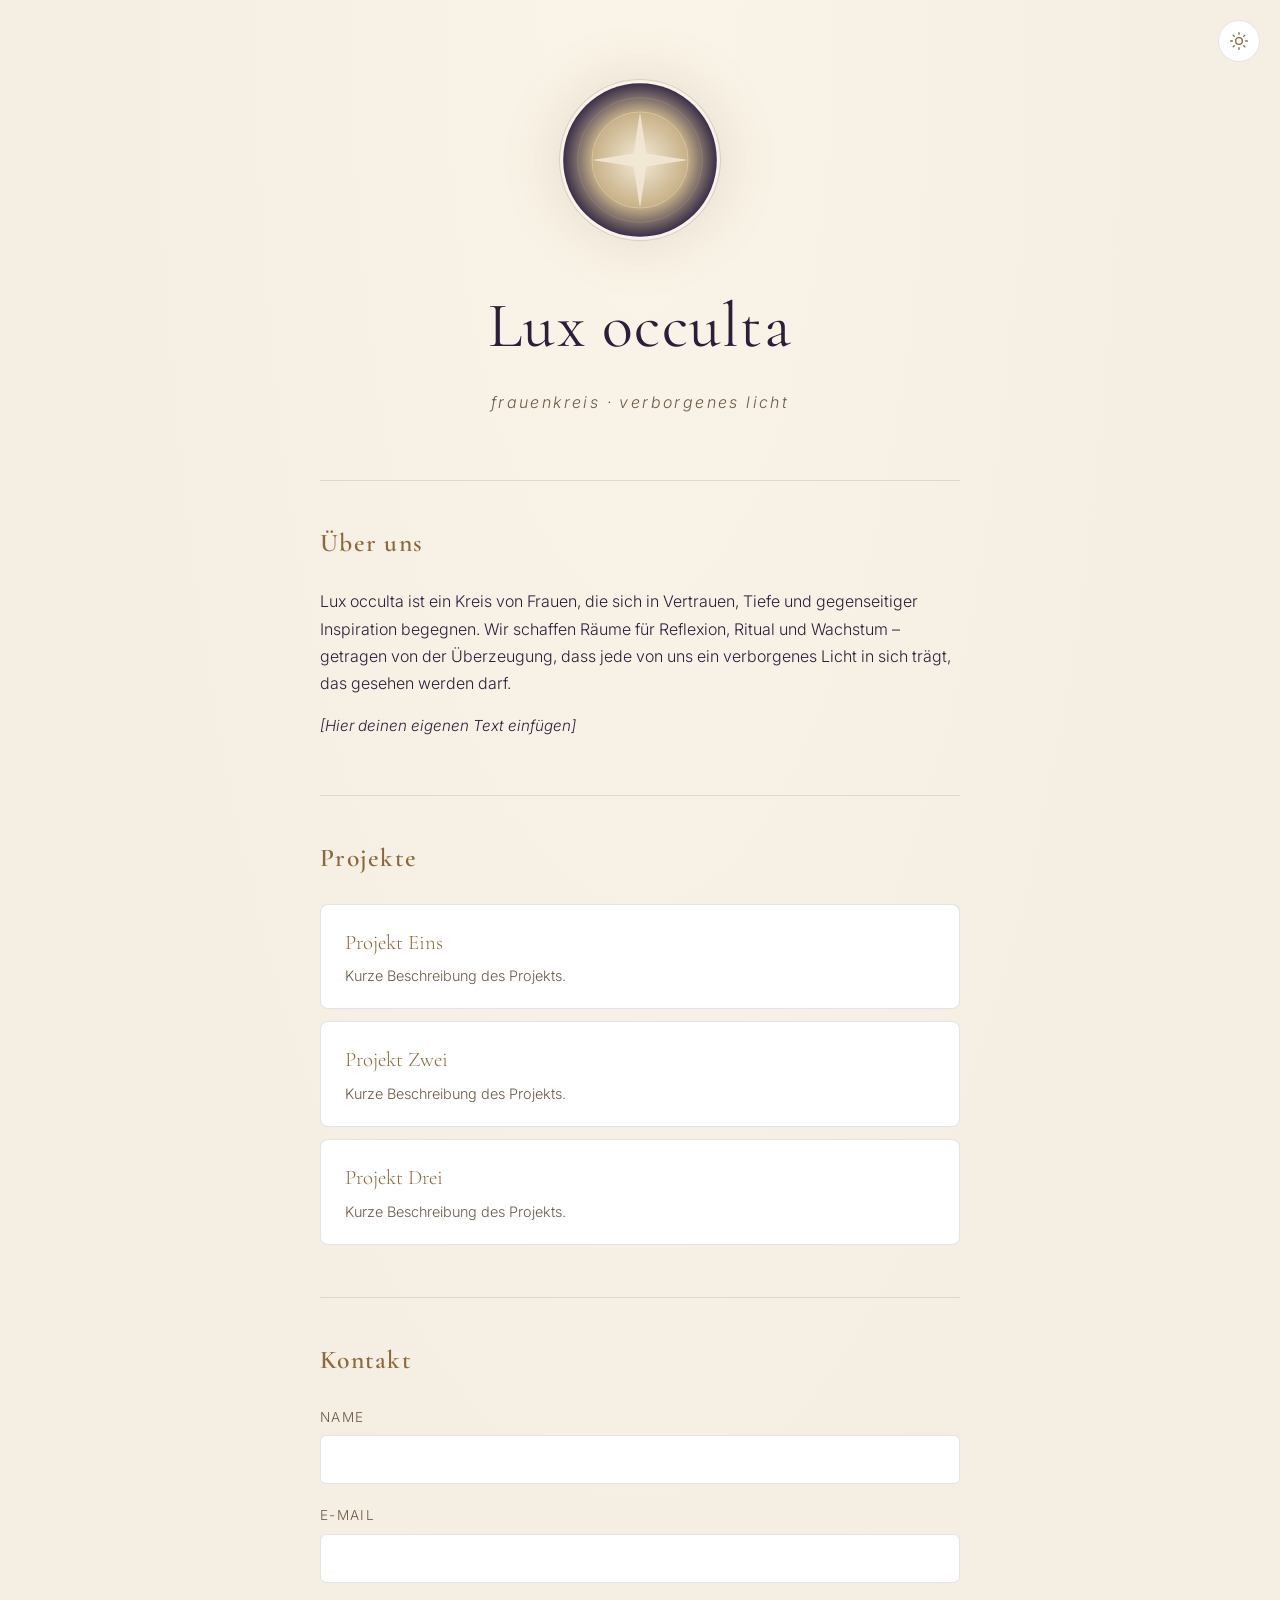
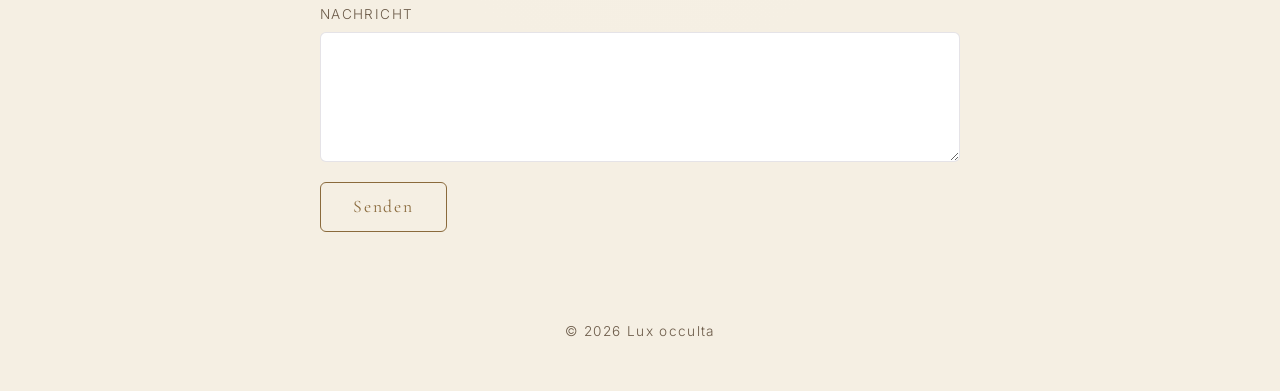
==== index.html @ 9181d650 "Initial commit: Lux occulta Frauenkreis Website Single-page Website mit Avatar, Bio, Projekten, Kont" ====
<!DOCTYPE html>
<html lang="de">
<head>
  <meta charset="UTF-8" />
  <meta name="viewport" content="width=device-width, initial-scale=1.0" />
  <title>Lux occulta — Frauenkreis</title>
  <meta name="description" content="Lux occulta – ein Frauenkreis für Begegnung, Reflexion und gemeinsames Wachsen." />
  <link rel="preconnect" href="https://fonts.googleapis.com" />
  <link rel="preconnect" href="https://fonts.gstatic.com" crossorigin />
  <link href="https://fonts.googleapis.com/css2?family=Cormorant+Garamond:ital,wght@0,400;0,600;1,400&family=Inter:wght@300;400;500&display=swap" rel="stylesheet" />
  <style>
    :root {
      --bg: #1a1424;
      --bg-soft: #251c33;
      --bg-gradient-top: #2a1f3a;
      --ink: #f4e9d8;
      --ink-soft: #c9b48a;
      --accent: #b89968;
      --line: rgba(244, 233, 216, 0.15);
      --shadow: rgba(184, 153, 104, 0.25);
    }

    :root[data-theme="light"] {
      --bg: #f5efe3;
      --bg-soft: #ffffff;
      --bg-gradient-top: #faf4e8;
      --ink: #2a1f3a;
      --ink-soft: #6b5a48;
      --accent: #8a6a3c;
      --line: rgba(42, 31, 58, 0.12);
      --shadow: rgba(138, 106, 60, 0.18);
    }

    * { box-sizing: border-box; margin: 0; padding: 0; }
    html { scroll-behavior: smooth; }

    body {
      font-family: 'Inter', system-ui, sans-serif;
      font-weight: 300;
      background: radial-gradient(ellipse at top, var(--bg-gradient-top) 0%, var(--bg) 60%);
      color: var(--ink);
      line-height: 1.7;
      min-height: 100vh;
      padding: 2rem 1rem;
      transition: background 0.4s, color 0.4s;
    }

    .container { max-width: 640px; margin: 0 auto; }

    /* Theme toggle */
    .theme-toggle {
      position: fixed;
      top: 1.25rem;
      right: 1.25rem;
      width: 42px;
      height: 42px;
      display: flex;
      align-items: center;
      justify-content: center;
      background: var(--bg-soft);
      border: 1px solid var(--line);
      border-radius: 50%;
      color: var(--accent);
      cursor: pointer;
      transition: border-color 0.3s, transform 0.3s, background 0.3s, color 0.3s;
      z-index: 10;
    }
    .theme-toggle:hover { border-color: var(--accent); transform: rotate(15deg); }
    .theme-toggle svg { width: 20px; height: 20px; }
    .theme-toggle .icon-sun { display: none; }
    .theme-toggle .icon-moon { display: block; }
    :root[data-theme="light"] .theme-toggle .icon-sun { display: block; }
    :root[data-theme="light"] .theme-toggle .icon-moon { display: none; }

    /* Hero */
    .hero { text-align: center; padding: 3rem 0 4rem; }

    .avatar {
      width: 160px;
      height: 160px;
      margin: 0 auto 2rem;
      border-radius: 50%;
      overflow: hidden;
      box-shadow: 0 0 60px var(--shadow), 0 0 0 1px var(--line);
    }
    .avatar svg { width: 100%; height: 100%; display: block; }

    .brand {
      font-family: 'Cormorant Garamond', serif;
      font-weight: 400;
      font-size: clamp(2.8rem, 7vw, 4rem);
      letter-spacing: 0.02em;
      color: var(--ink);
      margin-bottom: 0.5rem;
    }

    .tagline {
      font-style: italic;
      color: var(--ink-soft);
      font-size: 1rem;
      letter-spacing: 0.15em;
      text-transform: lowercase;
    }

    /* Sections */
    section { padding: 2.5rem 0; border-top: 1px solid var(--line); }

    h2 {
      font-family: 'Cormorant Garamond', serif;
      font-weight: 600;
      font-size: 1.6rem;
      color: var(--accent);
      margin-bottom: 1.5rem;
      letter-spacing: 0.05em;
    }

    .bio p { margin-bottom: 1rem; color: var(--ink); }
    .bio-secondary { color: var(--ink-soft); font-size: 0.95rem; }

    /* Projects */
    .project-list { list-style: none; }
    .project-list li { margin-bottom: 0.75rem; }

    .project-link {
      display: block;
      padding: 1.25rem 1.5rem;
      background: var(--bg-soft);
      border: 1px solid var(--line);
      border-radius: 8px;
      text-decoration: none;
      color: var(--ink);
      transition: border-color 0.3s, transform 0.3s, background 0.3s;
    }
    .project-link:hover { border-color: var(--accent); transform: translateY(-2px); }

    .project-name {
      display: block;
      font-family: 'Cormorant Garamond', serif;
      font-size: 1.3rem;
      color: var(--accent);
      margin-bottom: 0.25rem;
    }
    .project-desc { display: block; color: var(--ink-soft); font-size: 0.9rem; }

    /* Contact form */
    form { display: flex; flex-direction: column; gap: 1.25rem; }
    label { display: flex; flex-direction: column; gap: 0.4rem; }

    label span {
      font-size: 0.85rem;
      letter-spacing: 0.1em;
      text-transform: uppercase;
      color: var(--ink-soft);
    }

    input, textarea {
      background: var(--bg-soft);
      border: 1px solid var(--line);
      border-radius: 6px;
      padding: 0.85rem 1rem;
      color: var(--ink);
      font-family: inherit;
      font-size: 1rem;
      transition: border-color 0.2s, background 0.3s, color 0.3s;
    }
    input:focus, textarea:focus { outline: none; border-color: var(--accent); }
    textarea { resize: vertical; min-height: 120px; }

    button[type="submit"] {
      align-self: flex-start;
      padding: 0.85rem 2rem;
      background: transparent;
      border: 1px solid var(--accent);
      border-radius: 6px;
      color: var(--accent);
      font-family: 'Cormorant Garamond', serif;
      font-size: 1.1rem;
      letter-spacing: 0.1em;
      cursor: pointer;
      transition: background 0.3s, color 0.3s;
    }
    button[type="submit"]:hover { background: var(--accent); color: var(--bg); }

    footer {
      text-align: center;
      padding: 3rem 0 1rem;
      color: var(--ink-soft);
      font-size: 0.85rem;
      letter-spacing: 0.1em;
    }
  </style>
</head>
<body>
  <button class="theme-toggle" id="theme-toggle" aria-label="Farbschema wechseln" title="Farbschema wechseln">
    <svg class="icon-moon" viewBox="0 0 24 24" fill="none" stroke="currentColor" stroke-width="1.6" stroke-linecap="round" stroke-linejoin="round" aria-hidden="true">
      <path d="M21 12.79A9 9 0 1 1 11.21 3 7 7 0 0 0 21 12.79z" />
    </svg>
    <svg class="icon-sun" viewBox="0 0 24 24" fill="none" stroke="currentColor" stroke-width="1.6" stroke-linecap="round" stroke-linejoin="round" aria-hidden="true">
      <circle cx="12" cy="12" r="4" />
      <path d="M12 2v2M12 20v2M4.93 4.93l1.41 1.41M17.66 17.66l1.41 1.41M2 12h2M20 12h2M4.93 19.07l1.41-1.41M17.66 6.34l1.41-1.41" />
    </svg>
  </button>

  <main class="container">
    <header class="hero">
      <div class="avatar" aria-label="Avatar Lux occulta">
        <svg viewBox="0 0 200 200" xmlns="http://www.w3.org/2000/svg" role="img" aria-hidden="true">
          <defs>
            <radialGradient id="moonGlow" cx="50%" cy="50%" r="50%">
              <stop offset="0%" stop-color="#f4e9d8" />
              <stop offset="60%" stop-color="#c9b48a" />
              <stop offset="100%" stop-color="#3a2f4a" />
            </radialGradient>
          </defs>
          <circle cx="100" cy="100" r="96" fill="url(#moonGlow)" />
          <circle cx="100" cy="100" r="60" fill="none" stroke="#f4e9d8" stroke-width="0.8" opacity="0.6" />
          <circle cx="100" cy="100" r="78" fill="none" stroke="#f4e9d8" stroke-width="0.4" opacity="0.4" />
          <path d="M100 40 L108 92 L160 100 L108 108 L100 160 L92 108 L40 100 L92 92 Z" fill="#f4e9d8" opacity="0.85" />
        </svg>
      </div>
      <h1 class="brand">Lux occulta</h1>
      <p class="tagline">Frauenkreis · Verborgenes Licht</p>
    </header>

    <section class="bio" aria-labelledby="bio-title">
      <h2 id="bio-title">Über uns</h2>
      <p>
        Lux occulta ist ein Kreis von Frauen, die sich in Vertrauen, Tiefe und gegenseitiger
        Inspiration begegnen. Wir schaffen Räume für Reflexion, Ritual und Wachstum –
        getragen von der Überzeugung, dass jede von uns ein verborgenes Licht in sich trägt,
        das gesehen werden darf.
      </p>
      <p class="bio-secondary"><em>[Hier deinen eigenen Text einfügen]</em></p>
    </section>

    <section class="projects" aria-labelledby="projects-title">
      <h2 id="projects-title">Projekte</h2>
      <ul class="project-list">
        <li><a href="#" class="project-link"><span class="project-name">Projekt Eins</span><span class="project-desc">Kurze Beschreibung des Projekts.</span></a></li>
        <li><a href="#" class="project-link"><span class="project-name">Projekt Zwei</span><span class="project-desc">Kurze Beschreibung des Projekts.</span></a></li>
        <li><a href="#" class="project-link"><span class="project-name">Projekt Drei</span><span class="project-desc">Kurze Beschreibung des Projekts.</span></a></li>
      </ul>
    </section>

    <section class="contact" aria-labelledby="contact-title">
      <h2 id="contact-title">Kontakt</h2>
      <form id="contact-form" action="mailto:kontakt@luxocculta.de" method="post" enctype="text/plain">
        <label><span>Name</span><input type="text" name="name" required autocomplete="name" /></label>
        <label><span>E-Mail</span><input type="email" name="email" required autocomplete="email" /></label>
        <label><span>Nachricht</span><textarea name="nachricht" rows="5" required></textarea></label>
        <button type="submit">Senden</button>
      </form>
    </section>

    <footer><p>&copy; <span id="year"></span> Lux occulta</p></footer>
  </main>

  <script>
    document.getElementById('year').textContent = new Date().getFullYear();

    const root = document.documentElement;
    const toggle = document.getElementById('theme-toggle');

    const safeGet = (k) => { try { return localStorage.getItem(k); } catch { return null; } };
    const safeSet = (k, v) => { try { localStorage.setItem(k, v); } catch {} };

    const stored = safeGet('theme');
    const prefersLight = window.matchMedia('(prefers-color-scheme: light)').matches;
    root.setAttribute('data-theme', stored || (prefersLight ? 'light' : 'dark'));

    toggle.addEventListener('click', () => {
      const next = root.getAttribute('data-theme') === 'light' ? 'dark' : 'light';
      root.setAttribute('data-theme', next);
      safeSet('theme', next);
    });
  </script>
</body>
</html>
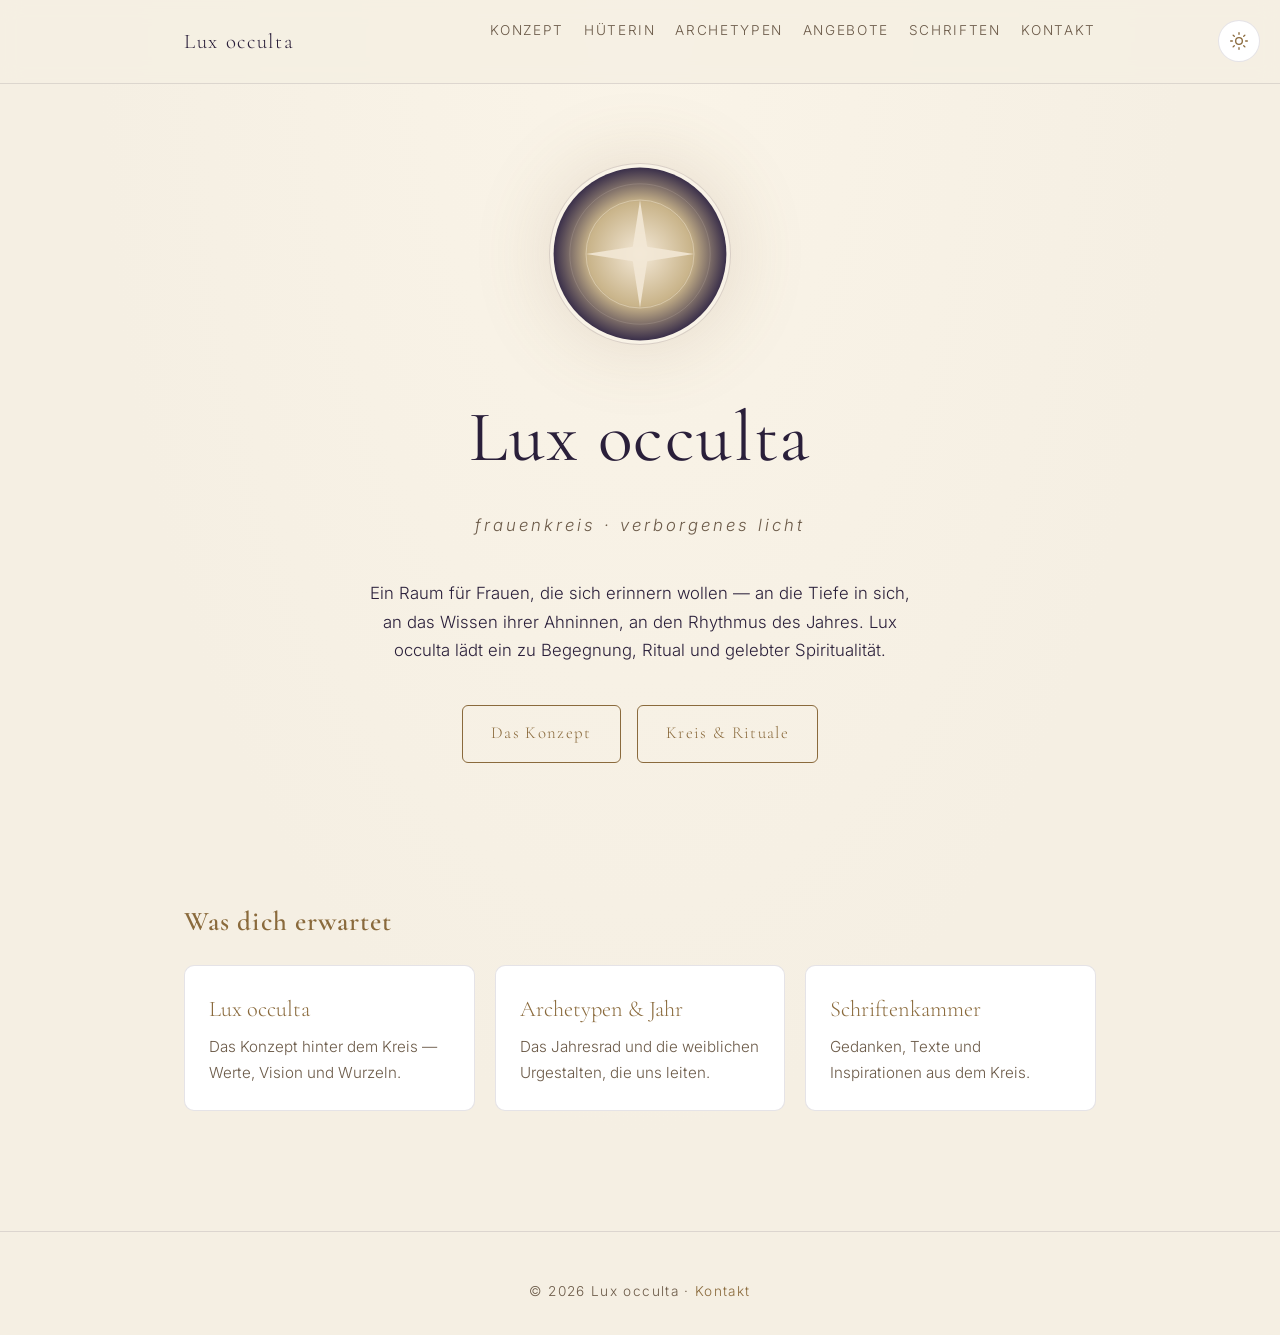
==== commit b2dea263: "Ausbau zur mehrseitigen Website Neue Seiten: Konzept, Hüterin, Archetypen, Angebote, Schriftenkammer" ====
--- a/index.html
+++ b/index.html
@@ -8,200 +8,30 @@
   <link rel="preconnect" href="https://fonts.googleapis.com" />
   <link rel="preconnect" href="https://fonts.gstatic.com" crossorigin />
   <link href="https://fonts.googleapis.com/css2?family=Cormorant+Garamond:ital,wght@0,400;0,600;1,400&family=Inter:wght@300;400;500&display=swap" rel="stylesheet" />
-  <style>
-    :root {
-      --bg: #1a1424;
-      --bg-soft: #251c33;
-      --bg-gradient-top: #2a1f3a;
-      --ink: #f4e9d8;
-      --ink-soft: #c9b48a;
-      --accent: #b89968;
-      --line: rgba(244, 233, 216, 0.15);
-      --shadow: rgba(184, 153, 104, 0.25);
-    }
-
-    :root[data-theme="light"] {
-      --bg: #f5efe3;
-      --bg-soft: #ffffff;
-      --bg-gradient-top: #faf4e8;
-      --ink: #2a1f3a;
-      --ink-soft: #6b5a48;
-      --accent: #8a6a3c;
-      --line: rgba(42, 31, 58, 0.12);
-      --shadow: rgba(138, 106, 60, 0.18);
-    }
-
-    * { box-sizing: border-box; margin: 0; padding: 0; }
-    html { scroll-behavior: smooth; }
-
-    body {
-      font-family: 'Inter', system-ui, sans-serif;
-      font-weight: 300;
-      background: radial-gradient(ellipse at top, var(--bg-gradient-top) 0%, var(--bg) 60%);
-      color: var(--ink);
-      line-height: 1.7;
-      min-height: 100vh;
-      padding: 2rem 1rem;
-      transition: background 0.4s, color 0.4s;
-    }
-
-    .container { max-width: 640px; margin: 0 auto; }
-
-    /* Theme toggle */
-    .theme-toggle {
-      position: fixed;
-      top: 1.25rem;
-      right: 1.25rem;
-      width: 42px;
-      height: 42px;
-      display: flex;
-      align-items: center;
-      justify-content: center;
-      background: var(--bg-soft);
-      border: 1px solid var(--line);
-      border-radius: 50%;
-      color: var(--accent);
-      cursor: pointer;
-      transition: border-color 0.3s, transform 0.3s, background 0.3s, color 0.3s;
-      z-index: 10;
-    }
-    .theme-toggle:hover { border-color: var(--accent); transform: rotate(15deg); }
-    .theme-toggle svg { width: 20px; height: 20px; }
-    .theme-toggle .icon-sun { display: none; }
-    .theme-toggle .icon-moon { display: block; }
-    :root[data-theme="light"] .theme-toggle .icon-sun { display: block; }
-    :root[data-theme="light"] .theme-toggle .icon-moon { display: none; }
-
-    /* Hero */
-    .hero { text-align: center; padding: 3rem 0 4rem; }
-
-    .avatar {
-      width: 160px;
-      height: 160px;
-      margin: 0 auto 2rem;
-      border-radius: 50%;
-      overflow: hidden;
-      box-shadow: 0 0 60px var(--shadow), 0 0 0 1px var(--line);
-    }
-    .avatar svg { width: 100%; height: 100%; display: block; }
-
-    .brand {
-      font-family: 'Cormorant Garamond', serif;
-      font-weight: 400;
-      font-size: clamp(2.8rem, 7vw, 4rem);
-      letter-spacing: 0.02em;
-      color: var(--ink);
-      margin-bottom: 0.5rem;
-    }
-
-    .tagline {
-      font-style: italic;
-      color: var(--ink-soft);
-      font-size: 1rem;
-      letter-spacing: 0.15em;
-      text-transform: lowercase;
-    }
-
-    /* Sections */
-    section { padding: 2.5rem 0; border-top: 1px solid var(--line); }
-
-    h2 {
-      font-family: 'Cormorant Garamond', serif;
-      font-weight: 600;
-      font-size: 1.6rem;
-      color: var(--accent);
-      margin-bottom: 1.5rem;
-      letter-spacing: 0.05em;
-    }
-
-    .bio p { margin-bottom: 1rem; color: var(--ink); }
-    .bio-secondary { color: var(--ink-soft); font-size: 0.95rem; }
-
-    /* Projects */
-    .project-list { list-style: none; }
-    .project-list li { margin-bottom: 0.75rem; }
-
-    .project-link {
-      display: block;
-      padding: 1.25rem 1.5rem;
-      background: var(--bg-soft);
-      border: 1px solid var(--line);
-      border-radius: 8px;
-      text-decoration: none;
-      color: var(--ink);
-      transition: border-color 0.3s, transform 0.3s, background 0.3s;
-    }
-    .project-link:hover { border-color: var(--accent); transform: translateY(-2px); }
-
-    .project-name {
-      display: block;
-      font-family: 'Cormorant Garamond', serif;
-      font-size: 1.3rem;
-      color: var(--accent);
-      margin-bottom: 0.25rem;
-    }
-    .project-desc { display: block; color: var(--ink-soft); font-size: 0.9rem; }
-
-    /* Contact form */
-    form { display: flex; flex-direction: column; gap: 1.25rem; }
-    label { display: flex; flex-direction: column; gap: 0.4rem; }
-
-    label span {
-      font-size: 0.85rem;
-      letter-spacing: 0.1em;
-      text-transform: uppercase;
-      color: var(--ink-soft);
-    }
-
-    input, textarea {
-      background: var(--bg-soft);
-      border: 1px solid var(--line);
-      border-radius: 6px;
-      padding: 0.85rem 1rem;
-      color: var(--ink);
-      font-family: inherit;
-      font-size: 1rem;
-      transition: border-color 0.2s, background 0.3s, color 0.3s;
-    }
-    input:focus, textarea:focus { outline: none; border-color: var(--accent); }
-    textarea { resize: vertical; min-height: 120px; }
-
-    button[type="submit"] {
-      align-self: flex-start;
-      padding: 0.85rem 2rem;
-      background: transparent;
-      border: 1px solid var(--accent);
-      border-radius: 6px;
-      color: var(--accent);
-      font-family: 'Cormorant Garamond', serif;
-      font-size: 1.1rem;
-      letter-spacing: 0.1em;
-      cursor: pointer;
-      transition: background 0.3s, color 0.3s;
-    }
-    button[type="submit"]:hover { background: var(--accent); color: var(--bg); }
-
-    footer {
-      text-align: center;
-      padding: 3rem 0 1rem;
-      color: var(--ink-soft);
-      font-size: 0.85rem;
-      letter-spacing: 0.1em;
-    }
-  </style>
+  <link rel="stylesheet" href="styles.css" />
+  <script src="script.js"></script>
 </head>
 <body>
   <button class="theme-toggle" id="theme-toggle" aria-label="Farbschema wechseln" title="Farbschema wechseln">
-    <svg class="icon-moon" viewBox="0 0 24 24" fill="none" stroke="currentColor" stroke-width="1.6" stroke-linecap="round" stroke-linejoin="round" aria-hidden="true">
-      <path d="M21 12.79A9 9 0 1 1 11.21 3 7 7 0 0 0 21 12.79z" />
-    </svg>
-    <svg class="icon-sun" viewBox="0 0 24 24" fill="none" stroke="currentColor" stroke-width="1.6" stroke-linecap="round" stroke-linejoin="round" aria-hidden="true">
-      <circle cx="12" cy="12" r="4" />
-      <path d="M12 2v2M12 20v2M4.93 4.93l1.41 1.41M17.66 17.66l1.41 1.41M2 12h2M20 12h2M4.93 19.07l1.41-1.41M17.66 6.34l1.41-1.41" />
-    </svg>
+    <svg class="icon-moon" viewBox="0 0 24 24" fill="none" stroke="currentColor" stroke-width="1.6" stroke-linecap="round" stroke-linejoin="round" aria-hidden="true"><path d="M21 12.79A9 9 0 1 1 11.21 3 7 7 0 0 0 21 12.79z" /></svg>
+    <svg class="icon-sun" viewBox="0 0 24 24" fill="none" stroke="currentColor" stroke-width="1.6" stroke-linecap="round" stroke-linejoin="round" aria-hidden="true"><circle cx="12" cy="12" r="4" /><path d="M12 2v2M12 20v2M4.93 4.93l1.41 1.41M17.66 17.66l1.41 1.41M2 12h2M20 12h2M4.93 19.07l1.41-1.41M17.66 6.34l1.41-1.41" /></svg>
   </button>
 
-  <main class="container">
+  <nav class="site-nav">
+    <div class="nav-inner">
+      <a class="nav-brand" href="index.html">Lux occulta</a>
+      <ul class="nav-links">
+        <li><a href="konzept.html">Konzept</a></li>
+        <li><a href="hueterin.html">Hüterin</a></li>
+        <li><a href="archetypen.html">Archetypen</a></li>
+        <li><a href="angebote.html">Angebote</a></li>
+        <li><a href="schriftenkammer.html">Schriften</a></li>
+        <li><a href="kontakt.html">Kontakt</a></li>
+      </ul>
+    </div>
+  </nav>
+
+  <main>
     <header class="hero">
       <div class="avatar" aria-label="Avatar Lux occulta">
         <svg viewBox="0 0 200 200" xmlns="http://www.w3.org/2000/svg" role="img" aria-hidden="true">
@@ -220,59 +50,40 @@
       </div>
       <h1 class="brand">Lux occulta</h1>
       <p class="tagline">Frauenkreis · Verborgenes Licht</p>
+      <p class="hero-intro">
+        Ein Raum für Frauen, die sich erinnern wollen — an die Tiefe in sich,
+        an das Wissen ihrer Ahninnen, an den Rhythmus des Jahres.
+        Lux occulta lädt ein zu Begegnung, Ritual und gelebter Spiritualität.
+      </p>
+      <div class="cta-row">
+        <a class="btn" href="konzept.html">Das Konzept</a>
+        <a class="btn" href="angebote.html">Kreis &amp; Rituale</a>
+      </div>
     </header>
 
-    <section class="bio" aria-labelledby="bio-title">
-      <h2 id="bio-title">Über uns</h2>
-      <p>
-        Lux occulta ist ein Kreis von Frauen, die sich in Vertrauen, Tiefe und gegenseitiger
-        Inspiration begegnen. Wir schaffen Räume für Reflexion, Ritual und Wachstum –
-        getragen von der Überzeugung, dass jede von uns ein verborgenes Licht in sich trägt,
-        das gesehen werden darf.
-      </p>
-      <p class="bio-secondary"><em>[Hier deinen eigenen Text einfügen]</em></p>
-    </section>
-
-    <section class="projects" aria-labelledby="projects-title">
-      <h2 id="projects-title">Projekte</h2>
-      <ul class="project-list">
-        <li><a href="#" class="project-link"><span class="project-name">Projekt Eins</span><span class="project-desc">Kurze Beschreibung des Projekts.</span></a></li>
-        <li><a href="#" class="project-link"><span class="project-name">Projekt Zwei</span><span class="project-desc">Kurze Beschreibung des Projekts.</span></a></li>
-        <li><a href="#" class="project-link"><span class="project-name">Projekt Drei</span><span class="project-desc">Kurze Beschreibung des Projekts.</span></a></li>
-      </ul>
-    </section>
-
-    <section class="contact" aria-labelledby="contact-title">
-      <h2 id="contact-title">Kontakt</h2>
-      <form id="contact-form" action="mailto:kontakt@luxocculta.de" method="post" enctype="text/plain">
-        <label><span>Name</span><input type="text" name="name" required autocomplete="name" /></label>
-        <label><span>E-Mail</span><input type="email" name="email" required autocomplete="email" /></label>
-        <label><span>Nachricht</span><textarea name="nachricht" rows="5" required></textarea></label>
-        <button type="submit">Senden</button>
-      </form>
-    </section>
-
-    <footer><p>&copy; <span id="year"></span> Lux occulta</p></footer>
+    <div class="container-wide">
+      <section>
+        <h2>Was dich erwartet</h2>
+        <div class="card-grid">
+          <a class="card" href="konzept.html">
+            <div class="card-title">Lux occulta</div>
+            <div class="card-text">Das Konzept hinter dem Kreis — Werte, Vision und Wurzeln.</div>
+          </a>
+          <a class="card" href="archetypen.html">
+            <div class="card-title">Archetypen &amp; Jahr</div>
+            <div class="card-text">Das Jahresrad und die weiblichen Urgestalten, die uns leiten.</div>
+          </a>
+          <a class="card" href="schriftenkammer.html">
+            <div class="card-title">Schriftenkammer</div>
+            <div class="card-text">Gedanken, Texte und Inspirationen aus dem Kreis.</div>
+          </a>
+        </div>
+      </section>
+    </div>
   </main>
 
-  <script>
-    document.getElementById('year').textContent = new Date().getFullYear();
-
-    const root = document.documentElement;
-    const toggle = document.getElementById('theme-toggle');
-
-    const safeGet = (k) => { try { return localStorage.getItem(k); } catch { return null; } };
-    const safeSet = (k, v) => { try { localStorage.setItem(k, v); } catch {} };
-
-    const stored = safeGet('theme');
-    const prefersLight = window.matchMedia('(prefers-color-scheme: light)').matches;
-    root.setAttribute('data-theme', stored || (prefersLight ? 'light' : 'dark'));
-
-    toggle.addEventListener('click', () => {
-      const next = root.getAttribute('data-theme') === 'light' ? 'dark' : 'light';
-      root.setAttribute('data-theme', next);
-      safeSet('theme', next);
-    });
-  </script>
+  <footer class="site-footer">
+    <p>&copy; <span id="year"></span> Lux occulta · <a href="kontakt.html">Kontakt</a></p>
+  </footer>
 </body>
 </html>
--- a/styles.css
+++ b/styles.css
@@ -0,0 +1,424 @@
+:root {
+  --bg: #1a1424;
+  --bg-soft: #251c33;
+  --bg-gradient-top: #2a1f3a;
+  --ink: #f4e9d8;
+  --ink-soft: #c9b48a;
+  --accent: #b89968;
+  --line: rgba(244, 233, 216, 0.15);
+  --shadow: rgba(184, 153, 104, 0.25);
+}
+
+:root[data-theme="light"] {
+  --bg: #f5efe3;
+  --bg-soft: #ffffff;
+  --bg-gradient-top: #faf4e8;
+  --ink: #2a1f3a;
+  --ink-soft: #6b5a48;
+  --accent: #8a6a3c;
+  --line: rgba(42, 31, 58, 0.12);
+  --shadow: rgba(138, 106, 60, 0.18);
+}
+
+* { box-sizing: border-box; margin: 0; padding: 0; }
+html { scroll-behavior: smooth; }
+
+body {
+  font-family: 'Inter', system-ui, sans-serif;
+  font-weight: 300;
+  background: radial-gradient(ellipse at top, var(--bg-gradient-top) 0%, var(--bg) 60%);
+  color: var(--ink);
+  line-height: 1.7;
+  min-height: 100vh;
+  transition: background 0.4s, color 0.4s;
+}
+
+a { color: inherit; }
+
+/* ===== Navigation ===== */
+.site-nav {
+  position: sticky;
+  top: 0;
+  z-index: 9;
+  background: color-mix(in srgb, var(--bg) 88%, transparent);
+  backdrop-filter: blur(10px);
+  -webkit-backdrop-filter: blur(10px);
+  border-bottom: 1px solid var(--line);
+}
+
+.nav-inner {
+  max-width: 960px;
+  margin: 0 auto;
+  display: flex;
+  align-items: center;
+  justify-content: space-between;
+  padding: 1rem 1.5rem;
+  gap: 1rem;
+}
+
+.nav-brand {
+  font-family: 'Cormorant Garamond', serif;
+  font-size: 1.3rem;
+  letter-spacing: 0.08em;
+  color: var(--ink);
+  text-decoration: none;
+  white-space: nowrap;
+}
+
+.nav-links {
+  list-style: none;
+  display: flex;
+  flex-wrap: wrap;
+  gap: 1.25rem;
+  justify-content: center;
+}
+
+.nav-links a {
+  text-decoration: none;
+  color: var(--ink-soft);
+  font-size: 0.85rem;
+  letter-spacing: 0.12em;
+  text-transform: uppercase;
+  padding-bottom: 4px;
+  border-bottom: 1px solid transparent;
+  transition: color 0.25s, border-color 0.25s;
+}
+
+.nav-links a:hover { color: var(--accent); }
+.nav-links a.active {
+  color: var(--accent);
+  border-bottom-color: var(--accent);
+}
+
+/* ===== Layout ===== */
+.container {
+  max-width: 720px;
+  margin: 0 auto;
+  padding: 2rem 1.5rem;
+}
+
+.container-wide {
+  max-width: 960px;
+  margin: 0 auto;
+  padding: 2rem 1.5rem;
+}
+
+/* ===== Theme toggle ===== */
+.theme-toggle {
+  position: fixed;
+  top: 1.25rem;
+  right: 1.25rem;
+  width: 42px;
+  height: 42px;
+  display: flex;
+  align-items: center;
+  justify-content: center;
+  background: var(--bg-soft);
+  border: 1px solid var(--line);
+  border-radius: 50%;
+  color: var(--accent);
+  cursor: pointer;
+  transition: border-color 0.3s, transform 0.3s, background 0.3s, color 0.3s;
+  z-index: 20;
+}
+.theme-toggle:hover { border-color: var(--accent); transform: rotate(15deg); }
+.theme-toggle svg { width: 20px; height: 20px; }
+.theme-toggle .icon-sun { display: none; }
+.theme-toggle .icon-moon { display: block; }
+:root[data-theme="light"] .theme-toggle .icon-sun { display: block; }
+:root[data-theme="light"] .theme-toggle .icon-moon { display: none; }
+
+/* ===== Hero (Landing) ===== */
+.hero {
+  text-align: center;
+  padding: 5rem 1rem 4rem;
+}
+
+.avatar {
+  width: 180px;
+  height: 180px;
+  margin: 0 auto 2rem;
+  border-radius: 50%;
+  overflow: hidden;
+  box-shadow: 0 0 80px var(--shadow), 0 0 0 1px var(--line);
+}
+.avatar svg { width: 100%; height: 100%; display: block; }
+
+.brand {
+  font-family: 'Cormorant Garamond', serif;
+  font-weight: 400;
+  font-size: clamp(3rem, 8vw, 4.5rem);
+  letter-spacing: 0.02em;
+  color: var(--ink);
+  margin-bottom: 0.75rem;
+}
+
+.tagline {
+  font-style: italic;
+  color: var(--ink-soft);
+  font-size: 1.05rem;
+  letter-spacing: 0.18em;
+  text-transform: lowercase;
+}
+
+.hero-intro {
+  max-width: 540px;
+  margin: 2.5rem auto 0;
+  color: var(--ink);
+  font-size: 1.05rem;
+}
+
+/* ===== Page header (inner pages) ===== */
+.page-header {
+  text-align: center;
+  padding: 3.5rem 1rem 2.5rem;
+}
+
+.page-header h1 {
+  font-family: 'Cormorant Garamond', serif;
+  font-weight: 400;
+  font-size: clamp(2.2rem, 5vw, 3rem);
+  color: var(--ink);
+  letter-spacing: 0.03em;
+}
+
+.page-header .subtitle {
+  font-style: italic;
+  color: var(--ink-soft);
+  font-size: 0.95rem;
+  letter-spacing: 0.15em;
+  text-transform: lowercase;
+  margin-top: 0.75rem;
+}
+
+/* ===== Sections / typography ===== */
+section {
+  padding: 2.5rem 0;
+  border-top: 1px solid var(--line);
+}
+section:first-of-type { border-top: none; }
+
+h2 {
+  font-family: 'Cormorant Garamond', serif;
+  font-weight: 600;
+  font-size: 1.7rem;
+  color: var(--accent);
+  margin-bottom: 1.25rem;
+  letter-spacing: 0.04em;
+}
+
+h3 {
+  font-family: 'Cormorant Garamond', serif;
+  font-weight: 600;
+  font-size: 1.25rem;
+  color: var(--ink);
+  margin-bottom: 0.5rem;
+  letter-spacing: 0.03em;
+}
+
+p { margin-bottom: 1rem; }
+p:last-child { margin-bottom: 0; }
+
+.muted { color: var(--ink-soft); font-size: 0.95rem; }
+.lead { font-size: 1.1rem; color: var(--ink); }
+
+blockquote {
+  border-left: 2px solid var(--accent);
+  padding: 0.5rem 0 0.5rem 1.25rem;
+  margin: 1.5rem 0;
+  font-family: 'Cormorant Garamond', serif;
+  font-style: italic;
+  font-size: 1.2rem;
+  color: var(--ink-soft);
+}
+
+ul, ol { padding-left: 1.5rem; margin-bottom: 1rem; }
+li { margin-bottom: 0.5rem; }
+
+/* ===== Cards / grids ===== */
+.card-grid {
+  display: grid;
+  grid-template-columns: repeat(auto-fit, minmax(240px, 1fr));
+  gap: 1.25rem;
+  margin-top: 1rem;
+}
+
+.card {
+  display: block;
+  padding: 1.5rem;
+  background: var(--bg-soft);
+  border: 1px solid var(--line);
+  border-radius: 10px;
+  text-decoration: none;
+  color: var(--ink);
+  transition: border-color 0.3s, transform 0.3s;
+}
+.card:hover { border-color: var(--accent); transform: translateY(-3px); }
+
+.card-title {
+  font-family: 'Cormorant Garamond', serif;
+  font-size: 1.4rem;
+  color: var(--accent);
+  margin-bottom: 0.4rem;
+}
+.card-text { color: var(--ink-soft); font-size: 0.95rem; }
+
+/* ===== Highlight buttons (Landing) ===== */
+.cta-row {
+  display: flex;
+  flex-wrap: wrap;
+  gap: 1rem;
+  justify-content: center;
+  margin-top: 2.5rem;
+}
+.btn {
+  display: inline-block;
+  padding: 0.85rem 1.75rem;
+  border: 1px solid var(--accent);
+  border-radius: 6px;
+  color: var(--accent);
+  text-decoration: none;
+  font-family: 'Cormorant Garamond', serif;
+  font-size: 1.05rem;
+  letter-spacing: 0.08em;
+  background: transparent;
+  cursor: pointer;
+  transition: background 0.3s, color 0.3s;
+}
+.btn:hover { background: var(--accent); color: var(--bg); }
+
+/* ===== Hüterin profile ===== */
+.profile {
+  display: grid;
+  grid-template-columns: 200px 1fr;
+  gap: 2rem;
+  align-items: start;
+}
+.profile-img {
+  width: 200px;
+  height: 200px;
+  border-radius: 50%;
+  background: var(--bg-soft);
+  border: 1px solid var(--line);
+  display: flex;
+  align-items: center;
+  justify-content: center;
+  color: var(--ink-soft);
+  font-style: italic;
+  font-size: 0.85rem;
+  text-align: center;
+  padding: 1rem;
+}
+@media (max-width: 600px) {
+  .profile { grid-template-columns: 1fr; justify-items: center; text-align: center; }
+}
+
+/* ===== Archetypen / Jahresrad ===== */
+.archetype-list {
+  list-style: none;
+  padding: 0;
+  display: grid;
+  grid-template-columns: repeat(auto-fit, minmax(220px, 1fr));
+  gap: 1rem;
+}
+.archetype {
+  padding: 1.25rem;
+  background: var(--bg-soft);
+  border: 1px solid var(--line);
+  border-radius: 8px;
+}
+.archetype-name {
+  font-family: 'Cormorant Garamond', serif;
+  font-size: 1.2rem;
+  color: var(--accent);
+  margin-bottom: 0.25rem;
+}
+.archetype-season {
+  font-size: 0.8rem;
+  letter-spacing: 0.12em;
+  text-transform: uppercase;
+  color: var(--ink-soft);
+  margin-bottom: 0.5rem;
+}
+.archetype-desc { font-size: 0.9rem; color: var(--ink-soft); }
+
+/* ===== Blog / Schriftenkammer ===== */
+.post-list { list-style: none; padding: 0; }
+.post {
+  padding: 1.75rem 0;
+  border-bottom: 1px solid var(--line);
+}
+.post:last-child { border-bottom: none; }
+.post-meta {
+  font-size: 0.8rem;
+  letter-spacing: 0.12em;
+  text-transform: uppercase;
+  color: var(--ink-soft);
+  margin-bottom: 0.5rem;
+}
+.post-title {
+  font-family: 'Cormorant Garamond', serif;
+  font-size: 1.6rem;
+  color: var(--ink);
+  margin-bottom: 0.5rem;
+}
+.post-title a { text-decoration: none; transition: color 0.25s; }
+.post-title a:hover { color: var(--accent); }
+.post-excerpt { color: var(--ink-soft); margin-bottom: 0.5rem; }
+.read-more {
+  font-size: 0.9rem;
+  color: var(--accent);
+  text-decoration: none;
+  letter-spacing: 0.05em;
+}
+.read-more:hover { text-decoration: underline; }
+
+/* ===== Form ===== */
+form { display: flex; flex-direction: column; gap: 1.25rem; }
+label { display: flex; flex-direction: column; gap: 0.4rem; }
+label span {
+  font-size: 0.85rem;
+  letter-spacing: 0.1em;
+  text-transform: uppercase;
+  color: var(--ink-soft);
+}
+input, textarea, select {
+  background: var(--bg-soft);
+  border: 1px solid var(--line);
+  border-radius: 6px;
+  padding: 0.85rem 1rem;
+  color: var(--ink);
+  font-family: inherit;
+  font-size: 1rem;
+  transition: border-color 0.2s, background 0.3s, color 0.3s;
+}
+input:focus, textarea:focus, select:focus { outline: none; border-color: var(--accent); }
+textarea { resize: vertical; min-height: 140px; }
+
+button[type="submit"] {
+  align-self: flex-start;
+  padding: 0.85rem 2rem;
+  background: transparent;
+  border: 1px solid var(--accent);
+  border-radius: 6px;
+  color: var(--accent);
+  font-family: 'Cormorant Garamond', serif;
+  font-size: 1.1rem;
+  letter-spacing: 0.1em;
+  cursor: pointer;
+  transition: background 0.3s, color 0.3s;
+}
+button[type="submit"]:hover { background: var(--accent); color: var(--bg); }
+
+/* ===== Footer ===== */
+.site-footer {
+  text-align: center;
+  padding: 3rem 1rem 2rem;
+  margin-top: 3rem;
+  border-top: 1px solid var(--line);
+  color: var(--ink-soft);
+  font-size: 0.85rem;
+  letter-spacing: 0.1em;
+}
+.site-footer a { color: var(--accent); text-decoration: none; }
+.site-footer a:hover { text-decoration: underline; }
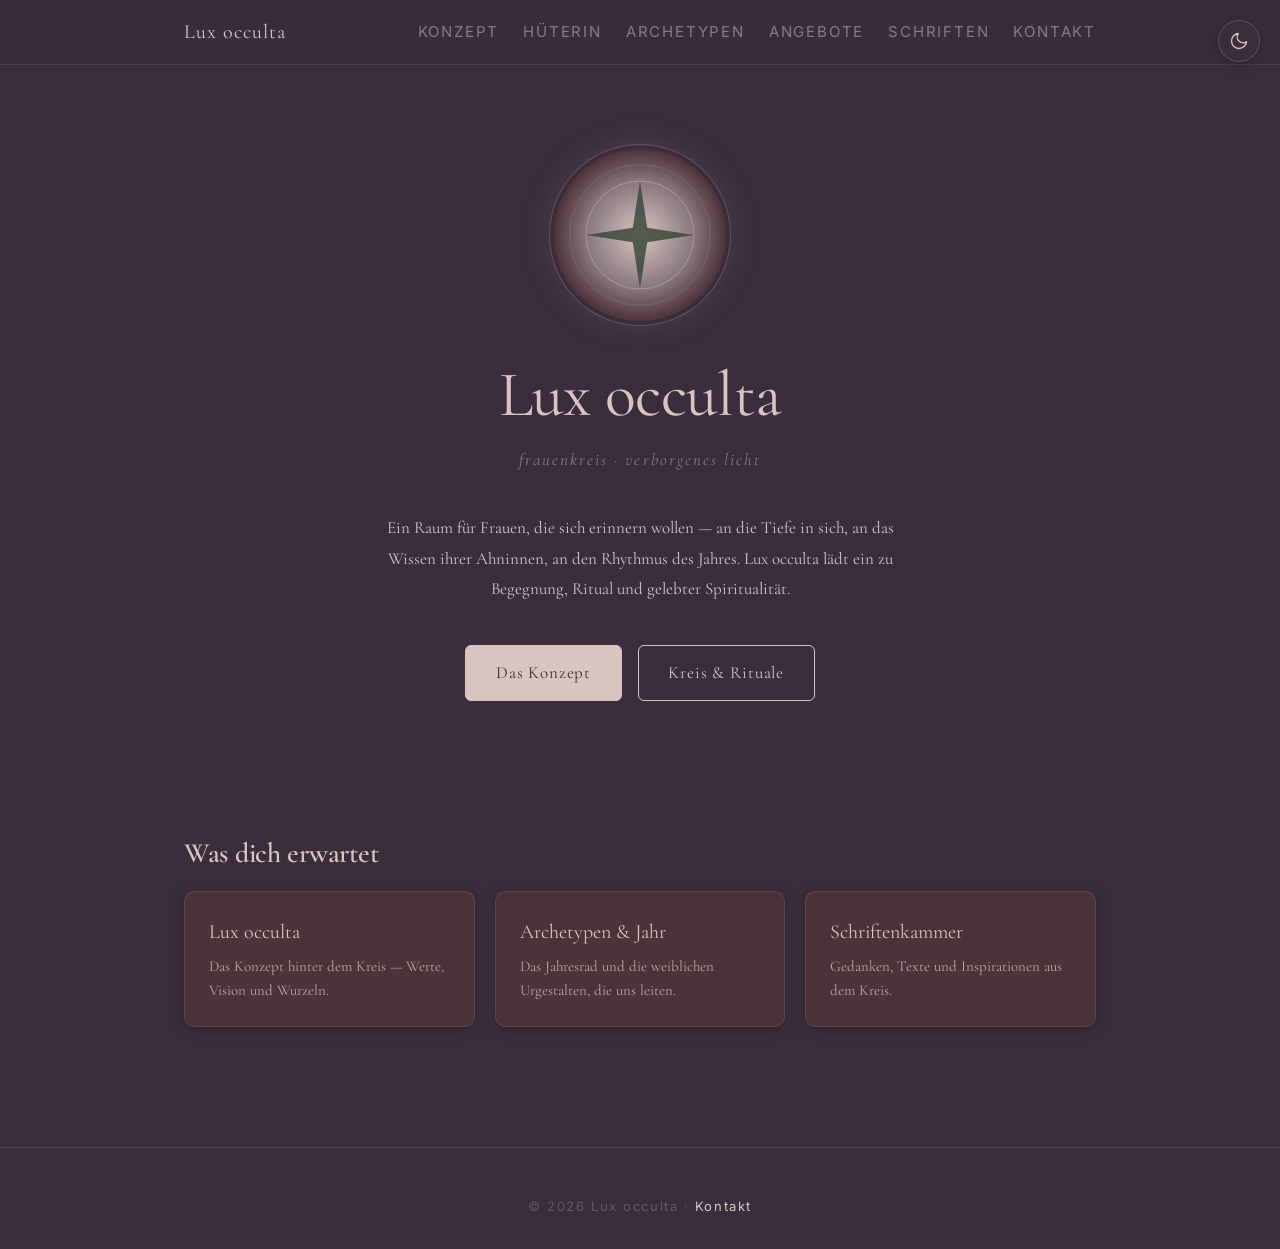
==== commit e2f17d82: "Theme v3: Vice-versa-Prinzip mit Goth-Palette Komplett neues Farbsystem nach lux-occulta-theme-v3.cs" ====
--- a/index.html
+++ b/index.html
@@ -37,15 +37,15 @@
         <svg viewBox="0 0 200 200" xmlns="http://www.w3.org/2000/svg" role="img" aria-hidden="true">
           <defs>
             <radialGradient id="moonGlow" cx="50%" cy="50%" r="50%">
-              <stop offset="0%" stop-color="#f4e9d8" />
-              <stop offset="60%" stop-color="#c9b48a" />
-              <stop offset="100%" stop-color="#3a2f4a" />
+              <stop offset="0%" style="stop-color: var(--text-primary)" />
+              <stop offset="60%" style="stop-color: var(--text-secondary)" />
+              <stop offset="100%" style="stop-color: var(--bg-secondary)" />
             </radialGradient>
           </defs>
           <circle cx="100" cy="100" r="96" fill="url(#moonGlow)" />
-          <circle cx="100" cy="100" r="60" fill="none" stroke="#f4e9d8" stroke-width="0.8" opacity="0.6" />
-          <circle cx="100" cy="100" r="78" fill="none" stroke="#f4e9d8" stroke-width="0.4" opacity="0.4" />
-          <path d="M100 40 L108 92 L160 100 L108 108 L100 160 L92 108 L40 100 L92 92 Z" fill="#f4e9d8" opacity="0.85" />
+          <circle class="avatar-ring" cx="100" cy="100" r="60" fill="none" stroke-width="0.8" opacity="0.6" />
+          <circle class="avatar-ring" cx="100" cy="100" r="78" fill="none" stroke-width="0.4" opacity="0.4" />
+          <path class="avatar-star" d="M100 40 L108 92 L160 100 L108 108 L100 160 L92 108 L40 100 L92 92 Z" opacity="0.85" />
         </svg>
       </div>
       <h1 class="brand">Lux occulta</h1>
@@ -56,8 +56,8 @@
         Lux occulta lädt ein zu Begegnung, Ritual und gelebter Spiritualität.
       </p>
       <div class="cta-row">
-        <a class="btn" href="konzept.html">Das Konzept</a>
-        <a class="btn" href="angebote.html">Kreis &amp; Rituale</a>
+        <a class="btn-primary" href="konzept.html">Das Konzept</a>
+        <a class="btn-secondary" href="angebote.html">Kreis &amp; Rituale</a>
       </div>
     </header>
 
--- a/styles.css
+++ b/styles.css
@@ -1,49 +1,144 @@
+/* ============================================================
+   LUX OCCULTA — v3
+   Vice-versa-Prinzip: Hintergrund und Text tauschen die Rollen.
+   Fünf Grundtöne (Goth-Palette) + Moosgrün als Signatur-Akzent.
+   ============================================================ */
+
 :root {
-  --bg: #1a1424;
-  --bg-soft: #251c33;
-  --bg-gradient-top: #2a1f3a;
-  --ink: #f4e9d8;
-  --ink-soft: #c9b48a;
-  --accent: #b89968;
-  --line: rgba(244, 233, 216, 0.15);
-  --shadow: rgba(184, 153, 104, 0.25);
-}
-
-:root[data-theme="light"] {
-  --bg: #f5efe3;
-  --bg-soft: #ffffff;
-  --bg-gradient-top: #faf4e8;
-  --ink: #2a1f3a;
-  --ink-soft: #6b5a48;
-  --accent: #8a6a3c;
-  --line: rgba(42, 31, 58, 0.12);
-  --shadow: rgba(138, 106, 60, 0.18);
-}
+  /* Grundpalette — konstant in beiden Modi */
+  --color-darkroom: #3A2E3C;
+  --color-blackberry: #4D3239;
+  --color-mauve-deep: #6B5560;
+  --color-enigma: #8B7A80;
+  --color-ashrose: #D9C4C0;
+  --color-moss: #3D4A3A;
+
+  /* Dark Mode (Default) — dunkle Seite des Mondes */
+  --bg-primary: var(--color-darkroom);
+  --bg-secondary: var(--color-blackberry);
+  --bg-tertiary: var(--color-mauve-deep);
+
+  --text-primary: var(--color-ashrose);
+  --text-secondary: var(--color-enigma);
+  --text-muted: var(--color-mauve-deep);
+
+  --accent: var(--color-ashrose);
+  --accent-hover: #E8D5D1;
+  --accent-signature: var(--color-moss);
+
+  --border-subtle: rgba(217, 196, 192, 0.12);
+  --border-medium: rgba(217, 196, 192, 0.22);
+  --border-strong: rgba(217, 196, 192, 0.4);
+
+  --shadow-soft: 0 2px 12px rgba(0, 0, 0, 0.25);
+  --shadow-medium: 0 4px 24px rgba(0, 0, 0, 0.4);
+  --shadow-glow: 0 0 32px rgba(217, 196, 192, 0.12);
+
+  /* Typografie */
+  --font-serif: "Cormorant Garamond", "EB Garamond", Georgia, serif;
+  --font-sans: "Inter", "Helvetica Neue", system-ui, sans-serif;
+  --font-display: "Cormorant Garamond", serif;
+
+  --text-xs: 0.8125rem;
+  --text-sm: 0.9375rem;
+  --text-base: 1.0625rem;
+  --text-lg: 1.25rem;
+  --text-xl: 1.75rem;
+  --text-2xl: 2.5rem;
+  --text-3xl: 4rem;
+
+  --leading-tight: 1.2;
+  --leading-normal: 1.6;
+  --leading-loose: 1.8;
+
+  --tracking-tight: -0.01em;
+  --tracking-normal: 0;
+  --tracking-wide: 0.05em;
+  --tracking-wider: 0.12em;
+}
+
+/* Light Mode — helle Seite, alles umgestülpt */
+[data-theme="light"] {
+  --bg-primary: var(--color-ashrose);
+  --bg-secondary: var(--color-enigma);
+  --bg-tertiary: var(--color-mauve-deep);
+
+  --text-primary: var(--color-darkroom);
+  --text-secondary: var(--color-blackberry);
+  --text-muted: var(--color-mauve-deep);
+
+  --accent: var(--color-darkroom);
+  --accent-hover: var(--color-blackberry);
+  --accent-signature: var(--color-moss);
+
+  --border-subtle: rgba(58, 46, 60, 0.12);
+  --border-medium: rgba(58, 46, 60, 0.22);
+  --border-strong: rgba(58, 46, 60, 0.4);
+
+  --shadow-soft: 0 2px 12px rgba(58, 46, 60, 0.08);
+  --shadow-medium: 0 4px 24px rgba(58, 46, 60, 0.12);
+  --shadow-glow: 0 0 32px rgba(58, 46, 60, 0.1);
+}
+
+/* ============================================================
+   RESET / BASE
+   ============================================================ */
 
 * { box-sizing: border-box; margin: 0; padding: 0; }
 html { scroll-behavior: smooth; }
 
 body {
-  font-family: 'Inter', system-ui, sans-serif;
-  font-weight: 300;
-  background: radial-gradient(ellipse at top, var(--bg-gradient-top) 0%, var(--bg) 60%);
-  color: var(--ink);
-  line-height: 1.7;
+  background-color: var(--bg-primary);
+  color: var(--text-primary);
+  font-family: var(--font-serif);
+  font-size: var(--text-base);
+  line-height: var(--leading-normal);
   min-height: 100vh;
-  transition: background 0.4s, color 0.4s;
+  transition: background-color 0.6s ease, color 0.6s ease;
 }
 
 a { color: inherit; }
 
-/* ===== Navigation ===== */
+h1, h2, h3, h4 {
+  font-family: var(--font-display);
+  color: var(--text-primary);
+  letter-spacing: var(--tracking-tight);
+  line-height: var(--leading-tight);
+}
+
+.signature-accent { color: var(--accent-signature); }
+
+p { margin-bottom: 1rem; }
+p:last-child { margin-bottom: 0; }
+
+.muted { color: var(--text-muted); font-size: var(--text-sm); }
+.lead { font-size: var(--text-lg); color: var(--text-primary); }
+
+blockquote {
+  border-left: 2px solid var(--accent-signature);
+  padding: 0.5rem 0 0.5rem 1.25rem;
+  margin: 1.5rem 0;
+  font-family: var(--font-display);
+  font-style: italic;
+  font-size: var(--text-lg);
+  color: var(--text-secondary);
+}
+
+ul, ol { padding-left: 1.5rem; margin-bottom: 1rem; }
+li { margin-bottom: 0.5rem; }
+
+/* ============================================================
+   NAVIGATION
+   ============================================================ */
+
 .site-nav {
   position: sticky;
   top: 0;
   z-index: 9;
-  background: color-mix(in srgb, var(--bg) 88%, transparent);
+  background-color: color-mix(in srgb, var(--bg-primary) 88%, transparent);
   backdrop-filter: blur(10px);
   -webkit-backdrop-filter: blur(10px);
-  border-bottom: 1px solid var(--line);
+  border-bottom: 1px solid var(--border-subtle);
 }
 
 .nav-inner {
@@ -57,10 +152,10 @@
 }
 
 .nav-brand {
-  font-family: 'Cormorant Garamond', serif;
-  font-size: 1.3rem;
-  letter-spacing: 0.08em;
-  color: var(--ink);
+  font-family: var(--font-display);
+  font-size: var(--text-lg);
+  letter-spacing: var(--tracking-wide);
+  color: var(--text-primary);
   text-decoration: none;
   white-space: nowrap;
 }
@@ -69,28 +164,35 @@
   list-style: none;
   display: flex;
   flex-wrap: wrap;
-  gap: 1.25rem;
+  gap: 1.5rem;
   justify-content: center;
-}
+  padding: 0;
+  margin: 0;
+}
+.nav-links li { margin: 0; }
 
 .nav-links a {
+  font-family: var(--font-sans);
+  font-size: var(--text-sm);
+  letter-spacing: var(--tracking-wider);
+  text-transform: uppercase;
+  color: var(--text-secondary);
   text-decoration: none;
-  color: var(--ink-soft);
-  font-size: 0.85rem;
-  letter-spacing: 0.12em;
-  text-transform: uppercase;
   padding-bottom: 4px;
   border-bottom: 1px solid transparent;
-  transition: color 0.25s, border-color 0.25s;
-}
-
-.nav-links a:hover { color: var(--accent); }
+  transition: color 0.3s ease, border-color 0.3s ease;
+}
+
+.nav-links a:hover,
 .nav-links a.active {
-  color: var(--accent);
-  border-bottom-color: var(--accent);
-}
-
-/* ===== Layout ===== */
+  color: var(--text-primary);
+}
+.nav-links a.active { border-bottom-color: var(--text-primary); }
+
+/* ============================================================
+   LAYOUT
+   ============================================================ */
+
 .container {
   max-width: 720px;
   margin: 0 auto;
@@ -103,7 +205,10 @@
   padding: 2rem 1.5rem;
 }
 
-/* ===== Theme toggle ===== */
+/* ============================================================
+   THEME TOGGLE
+   ============================================================ */
+
 .theme-toggle {
   position: fixed;
   top: 1.25rem;
@@ -113,22 +218,32 @@
   display: flex;
   align-items: center;
   justify-content: center;
-  background: var(--bg-soft);
-  border: 1px solid var(--line);
+  background-color: var(--bg-primary);
+  border: 1px solid var(--border-medium);
   border-radius: 50%;
-  color: var(--accent);
+  color: var(--text-primary);
   cursor: pointer;
-  transition: border-color 0.3s, transform 0.3s, background 0.3s, color 0.3s;
+  box-shadow: var(--shadow-soft);
+  transition: border-color 0.3s ease, transform 0.3s ease, background-color 0.3s ease, color 0.3s ease, box-shadow 0.3s ease;
   z-index: 20;
 }
-.theme-toggle:hover { border-color: var(--accent); transform: rotate(15deg); }
+
+.theme-toggle:hover {
+  border-color: var(--text-primary);
+  box-shadow: var(--shadow-glow);
+  transform: rotate(15deg);
+}
+
 .theme-toggle svg { width: 20px; height: 20px; }
 .theme-toggle .icon-sun { display: none; }
 .theme-toggle .icon-moon { display: block; }
-:root[data-theme="light"] .theme-toggle .icon-sun { display: block; }
-:root[data-theme="light"] .theme-toggle .icon-moon { display: none; }
-
-/* ===== Hero (Landing) ===== */
+[data-theme="light"] .theme-toggle .icon-sun { display: block; }
+[data-theme="light"] .theme-toggle .icon-moon { display: none; }
+
+/* ============================================================
+   HERO (Landing)
+   ============================================================ */
+
 .hero {
   text-align: center;
   padding: 5rem 1rem 4rem;
@@ -140,102 +255,98 @@
   margin: 0 auto 2rem;
   border-radius: 50%;
   overflow: hidden;
-  box-shadow: 0 0 80px var(--shadow), 0 0 0 1px var(--line);
+  box-shadow: var(--shadow-glow), 0 0 0 1px var(--border-medium);
 }
 .avatar svg { width: 100%; height: 100%; display: block; }
 
+/* SVG-Avatar nutzt Theme-Variablen */
+.avatar-ring { stroke: var(--text-primary); }
+.avatar-star { fill: var(--accent-signature); }
+
 .brand {
-  font-family: 'Cormorant Garamond', serif;
+  font-family: var(--font-display);
   font-weight: 400;
-  font-size: clamp(3rem, 8vw, 4.5rem);
-  letter-spacing: 0.02em;
-  color: var(--ink);
+  font-size: clamp(3rem, 8vw, var(--text-3xl));
+  letter-spacing: var(--tracking-tight);
+  color: var(--text-primary);
   margin-bottom: 0.75rem;
+  line-height: var(--leading-tight);
 }
 
 .tagline {
+  font-family: var(--font-display);
   font-style: italic;
-  color: var(--ink-soft);
-  font-size: 1.05rem;
-  letter-spacing: 0.18em;
+  color: var(--text-secondary);
+  font-size: var(--text-base);
+  letter-spacing: var(--tracking-wider);
   text-transform: lowercase;
 }
 
 .hero-intro {
   max-width: 540px;
   margin: 2.5rem auto 0;
-  color: var(--ink);
-  font-size: 1.05rem;
-}
-
-/* ===== Page header (inner pages) ===== */
+  color: var(--text-primary);
+  font-size: var(--text-base);
+  line-height: var(--leading-loose);
+}
+
+/* ============================================================
+   PAGE HEADER (innere Seiten)
+   ============================================================ */
+
 .page-header {
   text-align: center;
   padding: 3.5rem 1rem 2.5rem;
 }
 
 .page-header h1 {
-  font-family: 'Cormorant Garamond', serif;
+  font-family: var(--font-display);
   font-weight: 400;
-  font-size: clamp(2.2rem, 5vw, 3rem);
-  color: var(--ink);
-  letter-spacing: 0.03em;
+  font-size: clamp(2.2rem, 5vw, var(--text-2xl));
+  color: var(--text-primary);
+  letter-spacing: var(--tracking-tight);
 }
 
 .page-header .subtitle {
+  font-family: var(--font-display);
   font-style: italic;
-  color: var(--ink-soft);
-  font-size: 0.95rem;
-  letter-spacing: 0.15em;
+  color: var(--text-secondary);
+  font-size: var(--text-sm);
+  letter-spacing: var(--tracking-wider);
   text-transform: lowercase;
   margin-top: 0.75rem;
 }
 
-/* ===== Sections / typography ===== */
+/* ============================================================
+   SECTIONS
+   ============================================================ */
+
 section {
   padding: 2.5rem 0;
-  border-top: 1px solid var(--line);
+  border-top: 1px solid var(--border-subtle);
 }
 section:first-of-type { border-top: none; }
 
 h2 {
-  font-family: 'Cormorant Garamond', serif;
+  font-family: var(--font-display);
   font-weight: 600;
-  font-size: 1.7rem;
-  color: var(--accent);
+  font-size: var(--text-xl);
+  color: var(--text-primary);
   margin-bottom: 1.25rem;
-  letter-spacing: 0.04em;
 }
 
 h3 {
-  font-family: 'Cormorant Garamond', serif;
+  font-family: var(--font-display);
   font-weight: 600;
-  font-size: 1.25rem;
-  color: var(--ink);
+  font-size: var(--text-lg);
+  color: var(--text-primary);
   margin-bottom: 0.5rem;
-  letter-spacing: 0.03em;
-}
-
-p { margin-bottom: 1rem; }
-p:last-child { margin-bottom: 0; }
-
-.muted { color: var(--ink-soft); font-size: 0.95rem; }
-.lead { font-size: 1.1rem; color: var(--ink); }
-
-blockquote {
-  border-left: 2px solid var(--accent);
-  padding: 0.5rem 0 0.5rem 1.25rem;
-  margin: 1.5rem 0;
-  font-family: 'Cormorant Garamond', serif;
-  font-style: italic;
-  font-size: 1.2rem;
-  color: var(--ink-soft);
-}
-
-ul, ol { padding-left: 1.5rem; margin-bottom: 1rem; }
-li { margin-bottom: 0.5rem; }
-
-/* ===== Cards / grids ===== */
+}
+
+/* ============================================================
+   CARDS
+   ============================================================ */
+
 .card-grid {
   display: grid;
   grid-template-columns: repeat(auto-fit, minmax(240px, 1fr));
@@ -246,24 +357,41 @@
 .card {
   display: block;
   padding: 1.5rem;
-  background: var(--bg-soft);
-  border: 1px solid var(--line);
+  background-color: var(--bg-secondary);
+  color: var(--text-primary);
+  border: 1px solid var(--border-subtle);
   border-radius: 10px;
   text-decoration: none;
-  color: var(--ink);
-  transition: border-color 0.3s, transform 0.3s;
-}
-.card:hover { border-color: var(--accent); transform: translateY(-3px); }
+  box-shadow: var(--shadow-soft);
+  transition: border-color 0.3s ease, box-shadow 0.3s ease, transform 0.3s ease, background-color 0.3s ease;
+}
+
+/* Im Light Mode ist Card-BG dunkler → heller Text */
+[data-theme="light"] .card { color: var(--color-ashrose); }
+
+.card:hover {
+  border-color: var(--border-strong);
+  box-shadow: var(--shadow-glow);
+  transform: translateY(-3px);
+}
 
 .card-title {
-  font-family: 'Cormorant Garamond', serif;
-  font-size: 1.4rem;
-  color: var(--accent);
+  font-family: var(--font-display);
+  font-size: var(--text-lg);
+  color: inherit;
   margin-bottom: 0.4rem;
 }
-.card-text { color: var(--ink-soft); font-size: 0.95rem; }
-
-/* ===== Highlight buttons (Landing) ===== */
+.card-text {
+  color: inherit;
+  opacity: 0.8;
+  font-size: var(--text-sm);
+  line-height: var(--leading-normal);
+}
+
+/* ============================================================
+   BUTTONS
+   ============================================================ */
+
 .cta-row {
   display: flex;
   flex-wrap: wrap;
@@ -271,23 +399,46 @@
   justify-content: center;
   margin-top: 2.5rem;
 }
-.btn {
+
+.btn-primary,
+.btn-secondary {
   display: inline-block;
-  padding: 0.85rem 1.75rem;
+  padding: 0.85rem 1.85rem;
+  border-radius: 6px;
+  font-family: var(--font-serif);
+  font-size: var(--text-base);
+  letter-spacing: var(--tracking-wide);
+  text-decoration: none;
+  text-align: center;
+  cursor: pointer;
+  transition: background-color 0.3s ease, color 0.3s ease, border-color 0.3s ease, box-shadow 0.3s ease;
+}
+
+.btn-primary {
+  background-color: var(--accent);
+  color: var(--bg-primary);
   border: 1px solid var(--accent);
-  border-radius: 6px;
-  color: var(--accent);
-  text-decoration: none;
-  font-family: 'Cormorant Garamond', serif;
-  font-size: 1.05rem;
-  letter-spacing: 0.08em;
-  background: transparent;
-  cursor: pointer;
-  transition: background 0.3s, color 0.3s;
-}
-.btn:hover { background: var(--accent); color: var(--bg); }
-
-/* ===== Hüterin profile ===== */
+}
+.btn-primary:hover {
+  background-color: var(--accent-hover);
+  border-color: var(--accent-hover);
+  box-shadow: var(--shadow-glow);
+}
+
+.btn-secondary {
+  background-color: transparent;
+  color: var(--text-primary);
+  border: 1.5px solid var(--text-primary);
+}
+.btn-secondary:hover {
+  background-color: var(--text-primary);
+  color: var(--bg-primary);
+}
+
+/* ============================================================
+   PROFILE (Hüterin)
+   ============================================================ */
+
 .profile {
   display: grid;
   grid-template-columns: 200px 1fr;
@@ -298,14 +449,14 @@
   width: 200px;
   height: 200px;
   border-radius: 50%;
-  background: var(--bg-soft);
-  border: 1px solid var(--line);
+  background-color: var(--bg-secondary);
+  border: 1px solid var(--border-medium);
   display: flex;
   align-items: center;
   justify-content: center;
-  color: var(--ink-soft);
+  color: var(--text-muted);
   font-style: italic;
-  font-size: 0.85rem;
+  font-size: var(--text-sm);
   text-align: center;
   padding: 1rem;
 }
@@ -313,112 +464,153 @@
   .profile { grid-template-columns: 1fr; justify-items: center; text-align: center; }
 }
 
-/* ===== Archetypen / Jahresrad ===== */
+/* ============================================================
+   ARCHETYPEN
+   ============================================================ */
+
 .archetype-list {
   list-style: none;
   padding: 0;
   display: grid;
   grid-template-columns: repeat(auto-fit, minmax(220px, 1fr));
   gap: 1rem;
+  margin: 0;
 }
 .archetype {
   padding: 1.25rem;
-  background: var(--bg-soft);
-  border: 1px solid var(--line);
+  background-color: var(--bg-secondary);
+  color: var(--text-primary);
+  border: 1px solid var(--border-subtle);
   border-radius: 8px;
+  box-shadow: var(--shadow-soft);
+  transition: border-color 0.3s ease, box-shadow 0.3s ease, background-color 0.3s ease;
+  margin: 0;
+}
+[data-theme="light"] .archetype { color: var(--color-ashrose); }
+
+.archetype:hover {
+  border-color: var(--border-strong);
+  box-shadow: var(--shadow-glow);
 }
 .archetype-name {
-  font-family: 'Cormorant Garamond', serif;
-  font-size: 1.2rem;
-  color: var(--accent);
+  font-family: var(--font-display);
+  font-size: var(--text-lg);
+  color: inherit;
   margin-bottom: 0.25rem;
 }
 .archetype-season {
-  font-size: 0.8rem;
-  letter-spacing: 0.12em;
+  font-family: var(--font-sans);
+  font-size: var(--text-xs);
+  letter-spacing: var(--tracking-wider);
   text-transform: uppercase;
-  color: var(--ink-soft);
+  color: inherit;
+  opacity: 0.7;
   margin-bottom: 0.5rem;
 }
-.archetype-desc { font-size: 0.9rem; color: var(--ink-soft); }
-
-/* ===== Blog / Schriftenkammer ===== */
-.post-list { list-style: none; padding: 0; }
+.archetype-desc {
+  font-size: var(--text-sm);
+  color: inherit;
+  opacity: 0.85;
+  line-height: var(--leading-normal);
+}
+
+/* ============================================================
+   BLOG / SCHRIFTENKAMMER
+   ============================================================ */
+
+.post-list { list-style: none; padding: 0; margin: 0; }
 .post {
   padding: 1.75rem 0;
-  border-bottom: 1px solid var(--line);
+  border-bottom: 1px solid var(--border-subtle);
+  margin: 0;
 }
 .post:last-child { border-bottom: none; }
 .post-meta {
-  font-size: 0.8rem;
-  letter-spacing: 0.12em;
+  font-family: var(--font-sans);
+  font-size: var(--text-xs);
+  letter-spacing: var(--tracking-wider);
   text-transform: uppercase;
-  color: var(--ink-soft);
+  color: var(--text-muted);
   margin-bottom: 0.5rem;
 }
 .post-title {
-  font-family: 'Cormorant Garamond', serif;
-  font-size: 1.6rem;
-  color: var(--ink);
+  font-family: var(--font-display);
+  font-size: var(--text-xl);
+  color: var(--text-primary);
   margin-bottom: 0.5rem;
 }
-.post-title a { text-decoration: none; transition: color 0.25s; }
-.post-title a:hover { color: var(--accent); }
-.post-excerpt { color: var(--ink-soft); margin-bottom: 0.5rem; }
+.post-title a {
+  text-decoration: none;
+  transition: color 0.3s ease;
+}
+.post-title a:hover { color: var(--accent-signature); }
+.post-excerpt {
+  color: var(--text-secondary);
+  margin-bottom: 0.5rem;
+  line-height: var(--leading-normal);
+}
 .read-more {
-  font-size: 0.9rem;
-  color: var(--accent);
+  font-family: var(--font-sans);
+  font-size: var(--text-sm);
+  color: var(--text-primary);
   text-decoration: none;
-  letter-spacing: 0.05em;
-}
-.read-more:hover { text-decoration: underline; }
-
-/* ===== Form ===== */
+  letter-spacing: var(--tracking-wide);
+  border-bottom: 1px solid var(--border-medium);
+  padding-bottom: 2px;
+  transition: color 0.3s ease, border-color 0.3s ease;
+}
+.read-more:hover {
+  color: var(--accent-signature);
+  border-color: var(--accent-signature);
+}
+
+/* ============================================================
+   FORM
+   ============================================================ */
+
 form { display: flex; flex-direction: column; gap: 1.25rem; }
 label { display: flex; flex-direction: column; gap: 0.4rem; }
 label span {
-  font-size: 0.85rem;
-  letter-spacing: 0.1em;
+  font-family: var(--font-sans);
+  font-size: var(--text-xs);
+  letter-spacing: var(--tracking-wider);
   text-transform: uppercase;
-  color: var(--ink-soft);
+  color: var(--text-secondary);
 }
 input, textarea, select {
-  background: var(--bg-soft);
-  border: 1px solid var(--line);
+  background-color: var(--bg-primary);
+  border: 1px solid var(--border-medium);
   border-radius: 6px;
   padding: 0.85rem 1rem;
-  color: var(--ink);
-  font-family: inherit;
-  font-size: 1rem;
-  transition: border-color 0.2s, background 0.3s, color 0.3s;
-}
-input:focus, textarea:focus, select:focus { outline: none; border-color: var(--accent); }
+  color: var(--text-primary);
+  font-family: var(--font-serif);
+  font-size: var(--text-base);
+  transition: border-color 0.2s ease, background-color 0.3s ease, color 0.3s ease, box-shadow 0.3s ease;
+}
+input:focus, textarea:focus, select:focus {
+  outline: none;
+  border-color: var(--accent-signature);
+  box-shadow: var(--shadow-glow);
+}
 textarea { resize: vertical; min-height: 140px; }
 
-button[type="submit"] {
-  align-self: flex-start;
-  padding: 0.85rem 2rem;
-  background: transparent;
-  border: 1px solid var(--accent);
-  border-radius: 6px;
-  color: var(--accent);
-  font-family: 'Cormorant Garamond', serif;
-  font-size: 1.1rem;
-  letter-spacing: 0.1em;
-  cursor: pointer;
-  transition: background 0.3s, color 0.3s;
-}
-button[type="submit"]:hover { background: var(--accent); color: var(--bg); }
-
-/* ===== Footer ===== */
+/* ============================================================
+   FOOTER
+   ============================================================ */
+
 .site-footer {
   text-align: center;
   padding: 3rem 1rem 2rem;
   margin-top: 3rem;
-  border-top: 1px solid var(--line);
-  color: var(--ink-soft);
-  font-size: 0.85rem;
-  letter-spacing: 0.1em;
-}
-.site-footer a { color: var(--accent); text-decoration: none; }
-.site-footer a:hover { text-decoration: underline; }
+  border-top: 1px solid var(--border-subtle);
+  color: var(--text-muted);
+  font-family: var(--font-sans);
+  font-size: var(--text-xs);
+  letter-spacing: var(--tracking-wider);
+}
+.site-footer a {
+  color: var(--text-primary);
+  text-decoration: none;
+  transition: color 0.3s ease;
+}
+.site-footer a:hover { color: var(--accent-signature); }
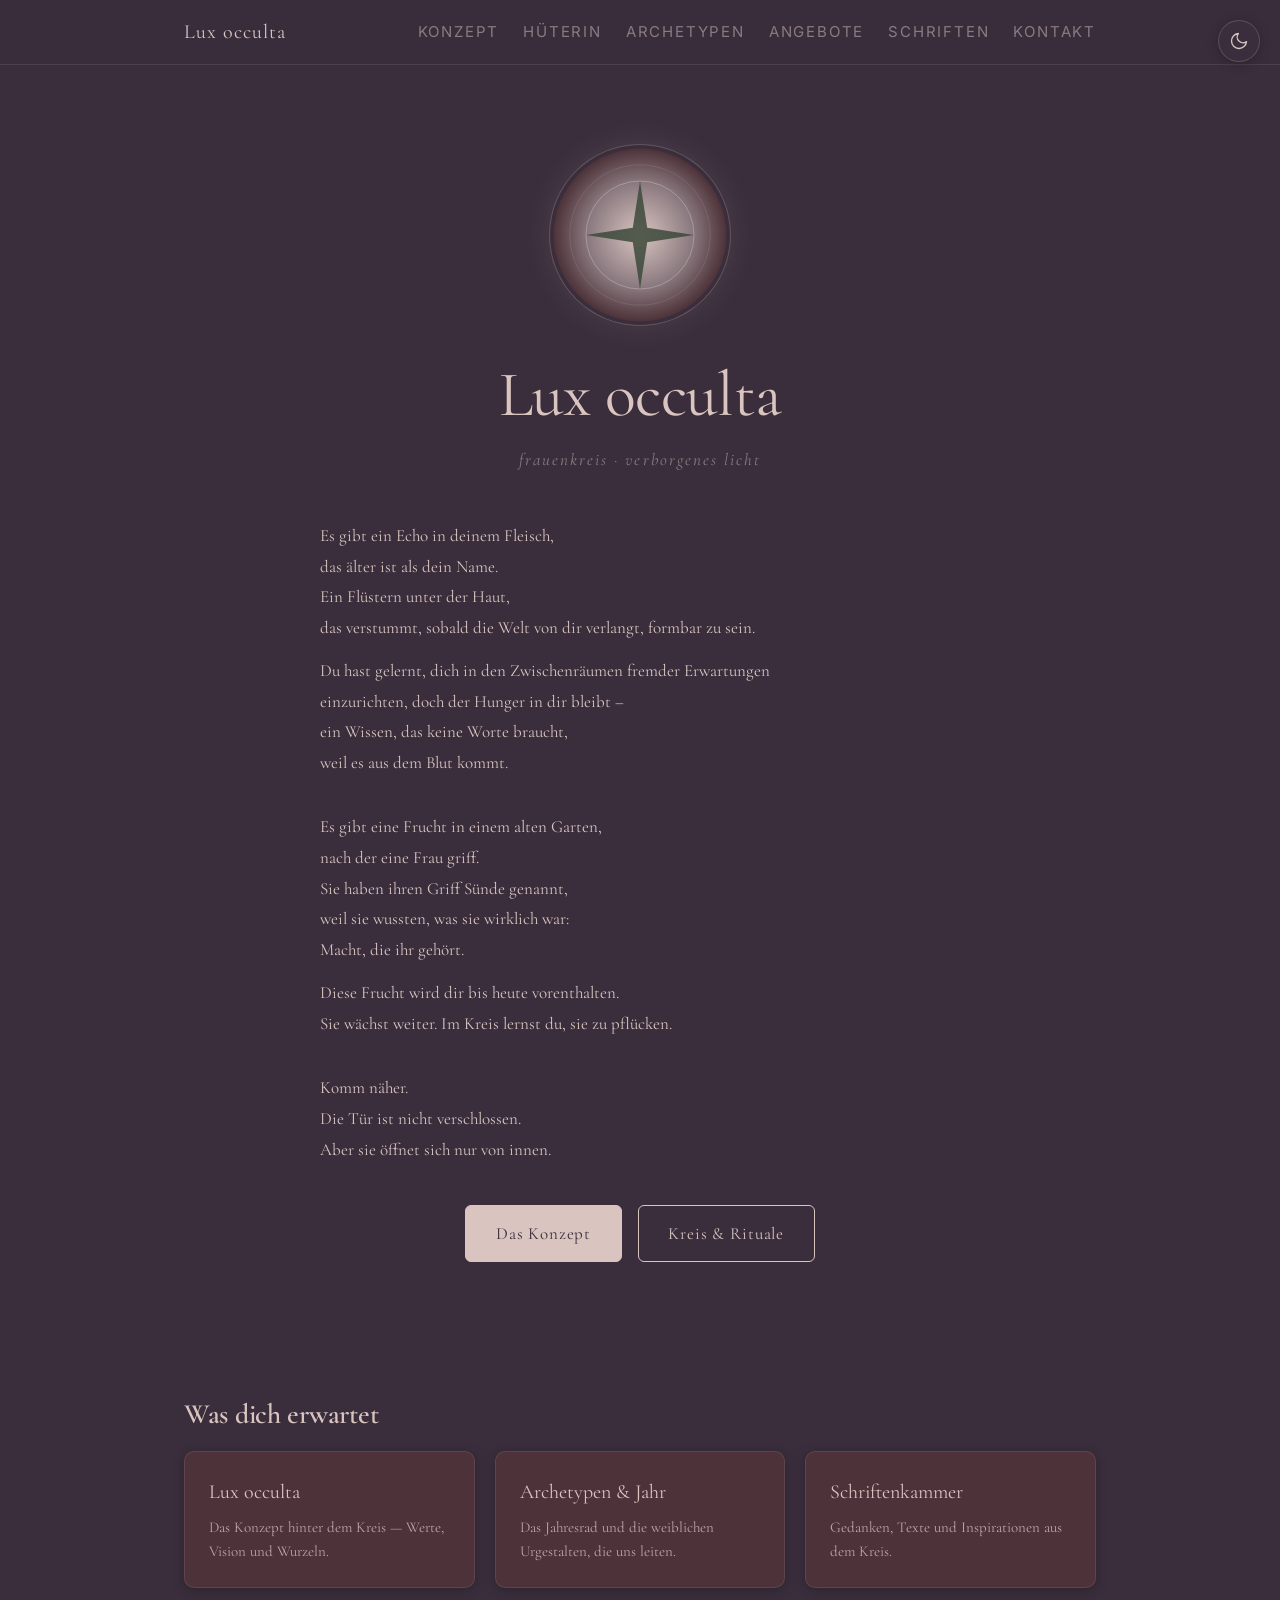
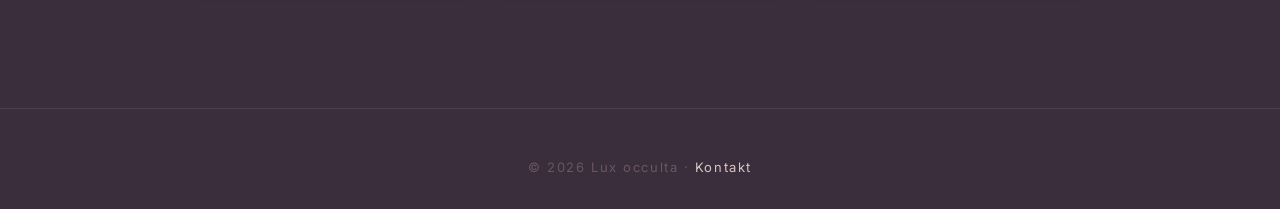
==== commit 18022183: "Neuer Hero-Text: drei Strophen mit Atem Ersetzt die einsetzige hero-intro durch einen Gedichttext in" ====
--- a/index.html
+++ b/index.html
@@ -50,11 +50,46 @@
       </div>
       <h1 class="brand">Lux occulta</h1>
       <p class="tagline">Frauenkreis · Verborgenes Licht</p>
-      <p class="hero-intro">
-        Ein Raum für Frauen, die sich erinnern wollen — an die Tiefe in sich,
-        an das Wissen ihrer Ahninnen, an den Rhythmus des Jahres.
-        Lux occulta lädt ein zu Begegnung, Ritual und gelebter Spiritualität.
-      </p>
+
+      <div class="hero-poem">
+        <div class="strophe">
+          <p>
+            Es gibt ein Echo in deinem Fleisch,<br />
+            das älter ist als dein Name.<br />
+            Ein Flüstern unter der Haut,<br />
+            das verstummt, sobald die Welt von dir verlangt, formbar zu sein.
+          </p>
+          <p>
+            Du hast gelernt, dich in den Zwischenräumen fremder Erwartungen<br />
+            einzurichten, doch der Hunger in dir bleibt –<br />
+            ein Wissen, das keine Worte braucht,<br />
+            weil es aus dem Blut kommt.
+          </p>
+        </div>
+
+        <div class="strophe">
+          <p>
+            Es gibt eine Frucht in einem alten Garten,<br />
+            nach der eine Frau griff.<br />
+            Sie haben ihren Griff Sünde genannt,<br />
+            weil sie wussten, was sie wirklich war:<br />
+            Macht, die ihr gehört.
+          </p>
+          <p>
+            Diese Frucht wird dir bis heute vorenthalten.<br />
+            Sie wächst weiter. Im Kreis lernst du, sie zu pflücken.
+          </p>
+        </div>
+
+        <div class="strophe">
+          <p>
+            Komm näher.<br />
+            Die Tür ist nicht verschlossen.<br />
+            Aber sie öffnet sich nur von innen.
+          </p>
+        </div>
+      </div>
+
       <div class="cta-row">
         <a class="btn-primary" href="konzept.html">Das Konzept</a>
         <a class="btn-secondary" href="angebote.html">Kreis &amp; Rituale</a>
--- a/styles.css
+++ b/styles.css
@@ -288,6 +288,33 @@
   color: var(--text-primary);
   font-size: var(--text-base);
   line-height: var(--leading-loose);
+}
+
+/* Gedicht im Hero — drei Strophen mit großzügigem Atem */
+.hero-poem {
+  max-width: 640px;
+  margin: 3rem auto 0;
+  font-family: var(--font-serif);
+  font-size: var(--text-base);
+  line-height: var(--leading-loose);
+  color: var(--text-primary);
+  text-align: left;
+}
+
+.hero-poem .strophe + .strophe {
+  margin-top: 2em;
+}
+
+.hero-poem p {
+  margin-bottom: 0.75em;
+}
+
+.hero-poem p:last-child {
+  margin-bottom: 0;
+}
+
+@media (max-width: 600px) {
+  .hero-poem { text-align: center; }
 }
 
 /* ============================================================
@@ -565,6 +592,44 @@
 }
 
 /* ============================================================
+   CONTACT LAYOUT (Bild + Inhalt nebeneinander)
+   ============================================================ */
+
+.contact-layout {
+  display: grid;
+  grid-template-columns: 1fr 1fr;
+  gap: 3rem;
+  align-items: start;
+  padding-top: 1rem;
+  border-top: none;
+}
+
+.contact-image {
+  position: sticky;
+  top: 6rem;
+  border-radius: 8px;
+  overflow: hidden;
+  border: 1px solid var(--border-subtle);
+  box-shadow: var(--shadow-medium);
+  background-color: var(--bg-secondary);
+}
+
+.contact-image picture,
+.contact-image img {
+  display: block;
+  width: 100%;
+  height: auto;
+}
+
+@media (max-width: 768px) {
+  .contact-layout {
+    grid-template-columns: 1fr;
+    gap: 2rem;
+  }
+  .contact-image { position: static; }
+}
+
+/* ============================================================
    FORM
    ============================================================ */
 
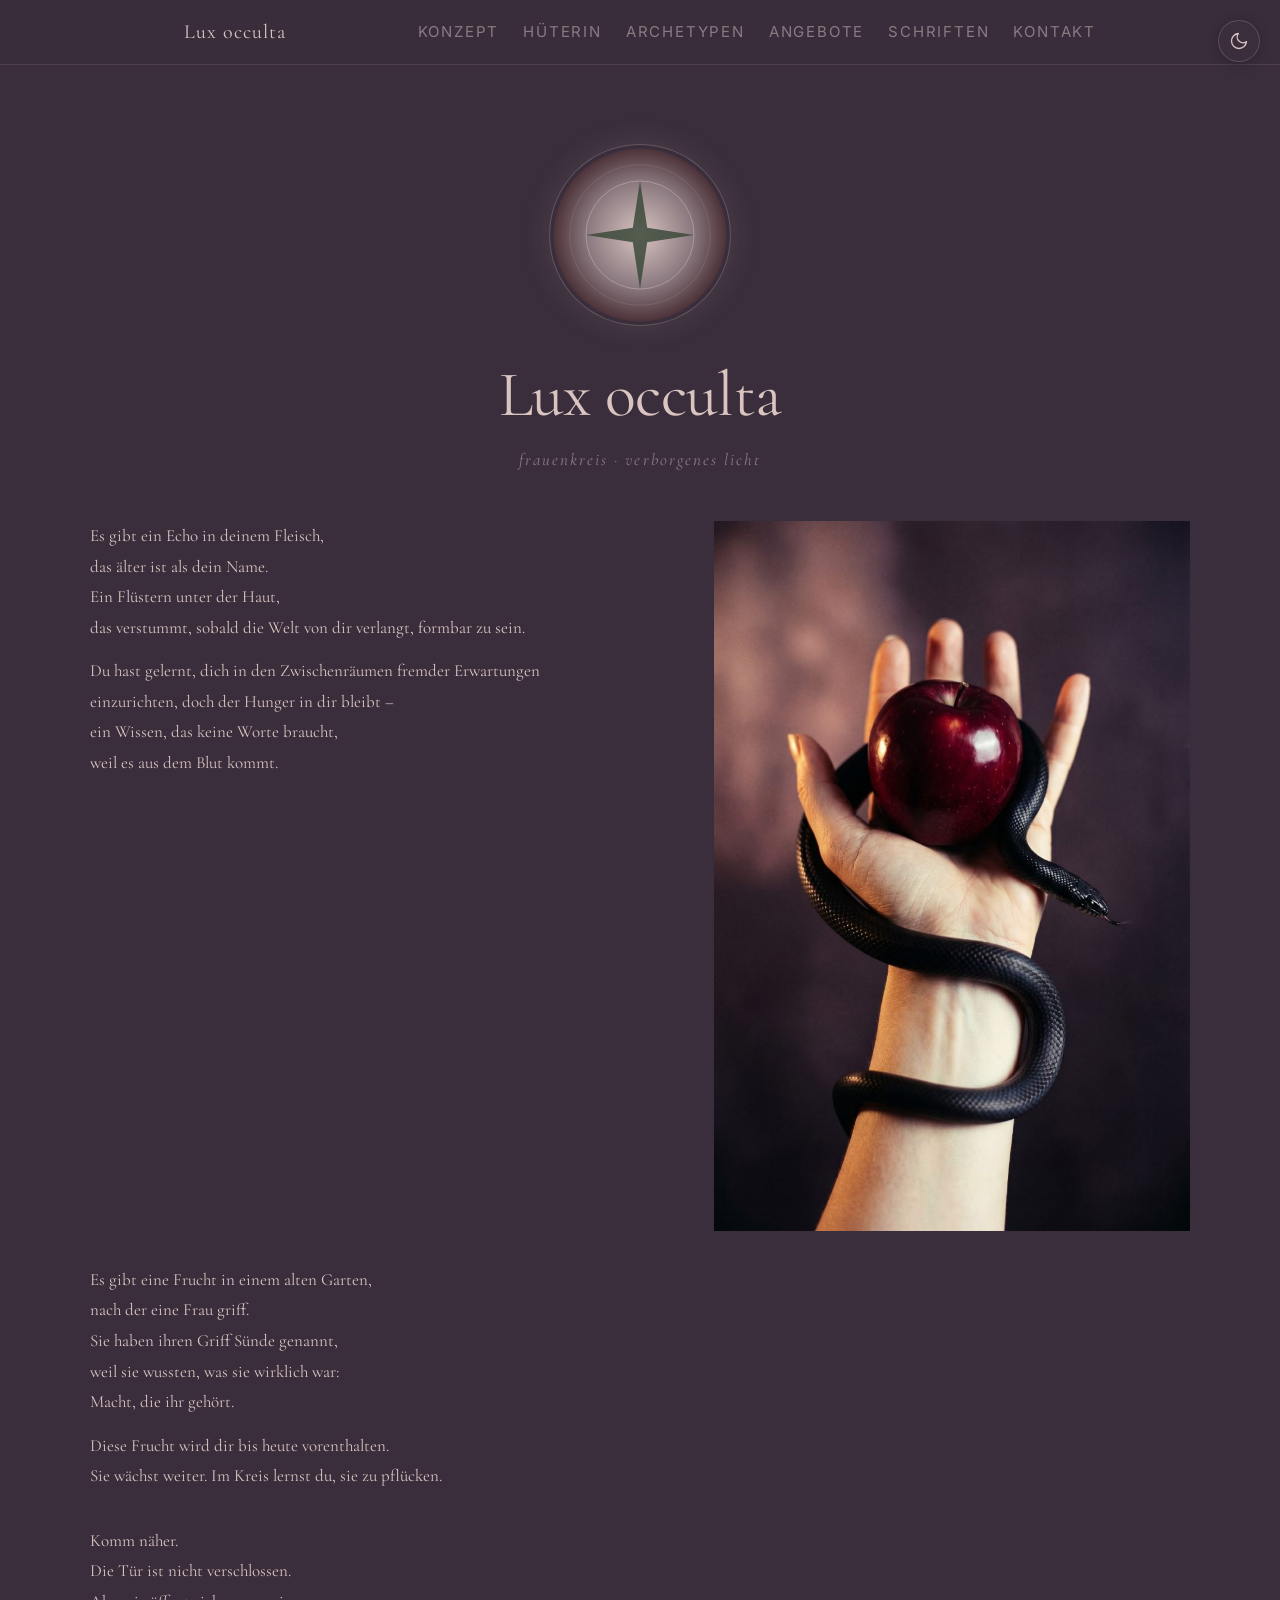
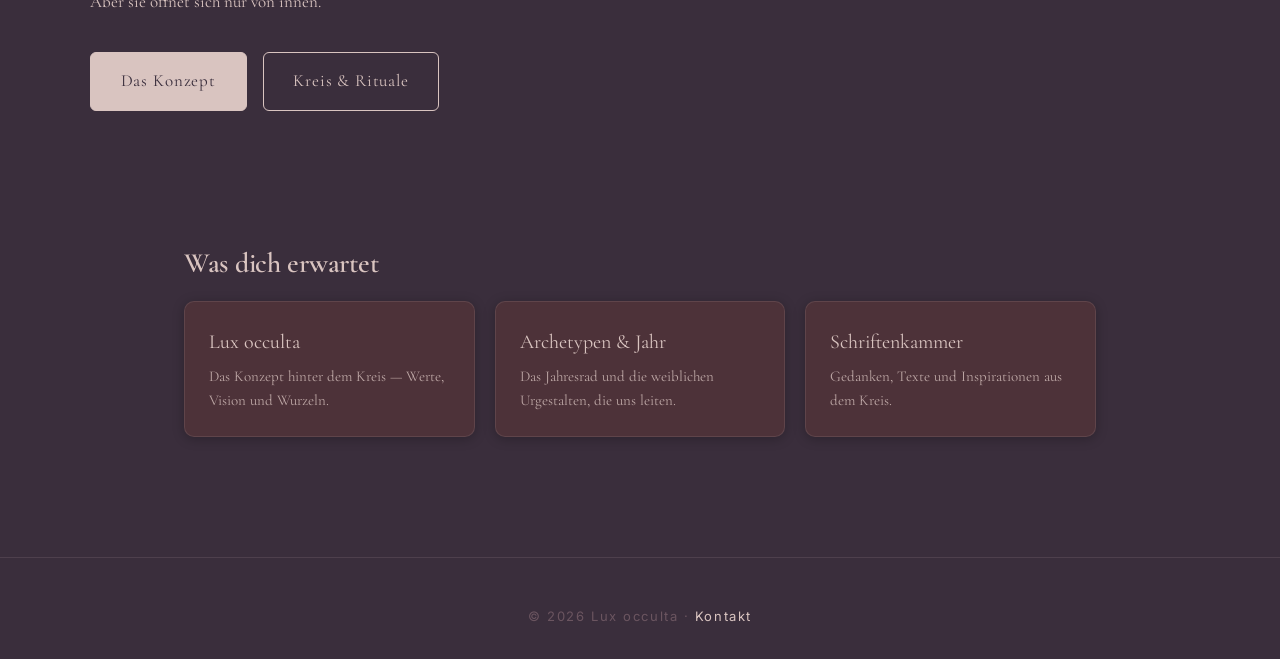
==== commit cb7bc7ad: "Apfel-Schlange-Bild im Hero, 2-Spalten-Layout Optimierte Varianten in public/images/ (1200px = 194 K" ====
--- a/index.html
+++ b/index.html
@@ -81,6 +81,19 @@
           </p>
         </div>
 
+        <picture class="hero-image">
+          <img
+            src="public/images/apfel-schlange.jpg"
+            srcset="public/images/apfel-schlange-800.jpg 800w, public/images/apfel-schlange.jpg 1200w"
+            sizes="(max-width: 767px) 100vw, 42vw"
+            alt="Hand hält Apfel, schwarze Schlange um das Handgelenk gewunden"
+            loading="lazy"
+            decoding="async"
+            width="1200"
+            height="1789"
+          />
+        </picture>
+
         <div class="strophe">
           <p>
             Komm näher.<br />
@@ -88,11 +101,11 @@
             Aber sie öffnet sich nur von innen.
           </p>
         </div>
-      </div>
 
-      <div class="cta-row">
-        <a class="btn-primary" href="konzept.html">Das Konzept</a>
-        <a class="btn-secondary" href="angebote.html">Kreis &amp; Rituale</a>
+        <div class="cta-row">
+          <a class="btn-primary" href="konzept.html">Das Konzept</a>
+          <a class="btn-secondary" href="angebote.html">Kreis &amp; Rituale</a>
+        </div>
       </div>
     </header>
 
--- a/styles.css
+++ b/styles.css
@@ -290,7 +290,9 @@
   line-height: var(--leading-loose);
 }
 
-/* Gedicht im Hero — drei Strophen mit großzügigem Atem */
+/* Gedicht im Hero — drei Strophen mit großzügigem Atem.
+   Mobile: vertikaler Fluss mit Bild zwischen Strophe 2 und 3.
+   Desktop: 2-Spalten-Grid, Bild rechts über volle Texthöhe. */
 .hero-poem {
   max-width: 640px;
   margin: 3rem auto 0;
@@ -298,23 +300,64 @@
   font-size: var(--text-base);
   line-height: var(--leading-loose);
   color: var(--text-primary);
-  text-align: left;
-}
-
-.hero-poem .strophe + .strophe {
-  margin-top: 2em;
-}
-
-.hero-poem p {
-  margin-bottom: 0.75em;
-}
-
-.hero-poem p:last-child {
-  margin-bottom: 0;
-}
-
-@media (max-width: 600px) {
-  .hero-poem { text-align: center; }
+  text-align: center;
+}
+
+.hero-poem > * + * { margin-top: 2em; }
+
+.hero-poem p { margin-bottom: 0.75em; }
+.hero-poem p:last-child { margin-bottom: 0; }
+
+.hero-poem .hero-image,
+.hero-poem .hero-image img {
+  display: block;
+  width: 100%;
+  height: auto;
+  margin: 0 auto;
+}
+
+@media (min-width: 768px) {
+  .hero-poem {
+    display: grid;
+    grid-template-columns: minmax(0, 1fr) minmax(0, 0.85fr);
+    column-gap: 4rem;
+    align-items: start;
+    max-width: 1100px;
+    text-align: left;
+  }
+
+  /* Mobile-Reset: kein automatischer Top-Margin mehr — Grid managt's */
+  .hero-poem > * + * { margin-top: 0; }
+
+  /* Text + Buttons in Spalte 1 */
+  .hero-poem .strophe,
+  .hero-poem .cta-row {
+    grid-column: 1;
+  }
+
+  /* Vertikale Abstände zwischen Text-Elementen wieder herstellen */
+  .hero-poem .strophe ~ .strophe,
+  .hero-poem .cta-row {
+    margin-top: 2em;
+  }
+
+  .hero-poem .cta-row { justify-content: flex-start; }
+
+  /* Bild rechts, über die volle Höhe der Spalte 1 */
+  .hero-poem .hero-image {
+    grid-column: 2;
+    grid-row: 1 / -1;
+    align-self: stretch;
+    width: 100%;
+    height: 100%;
+  }
+
+  .hero-poem .hero-image img {
+    width: 100%;
+    height: 100%;
+    object-fit: cover;
+    object-position: center;
+  }
 }
 
 /* ============================================================
